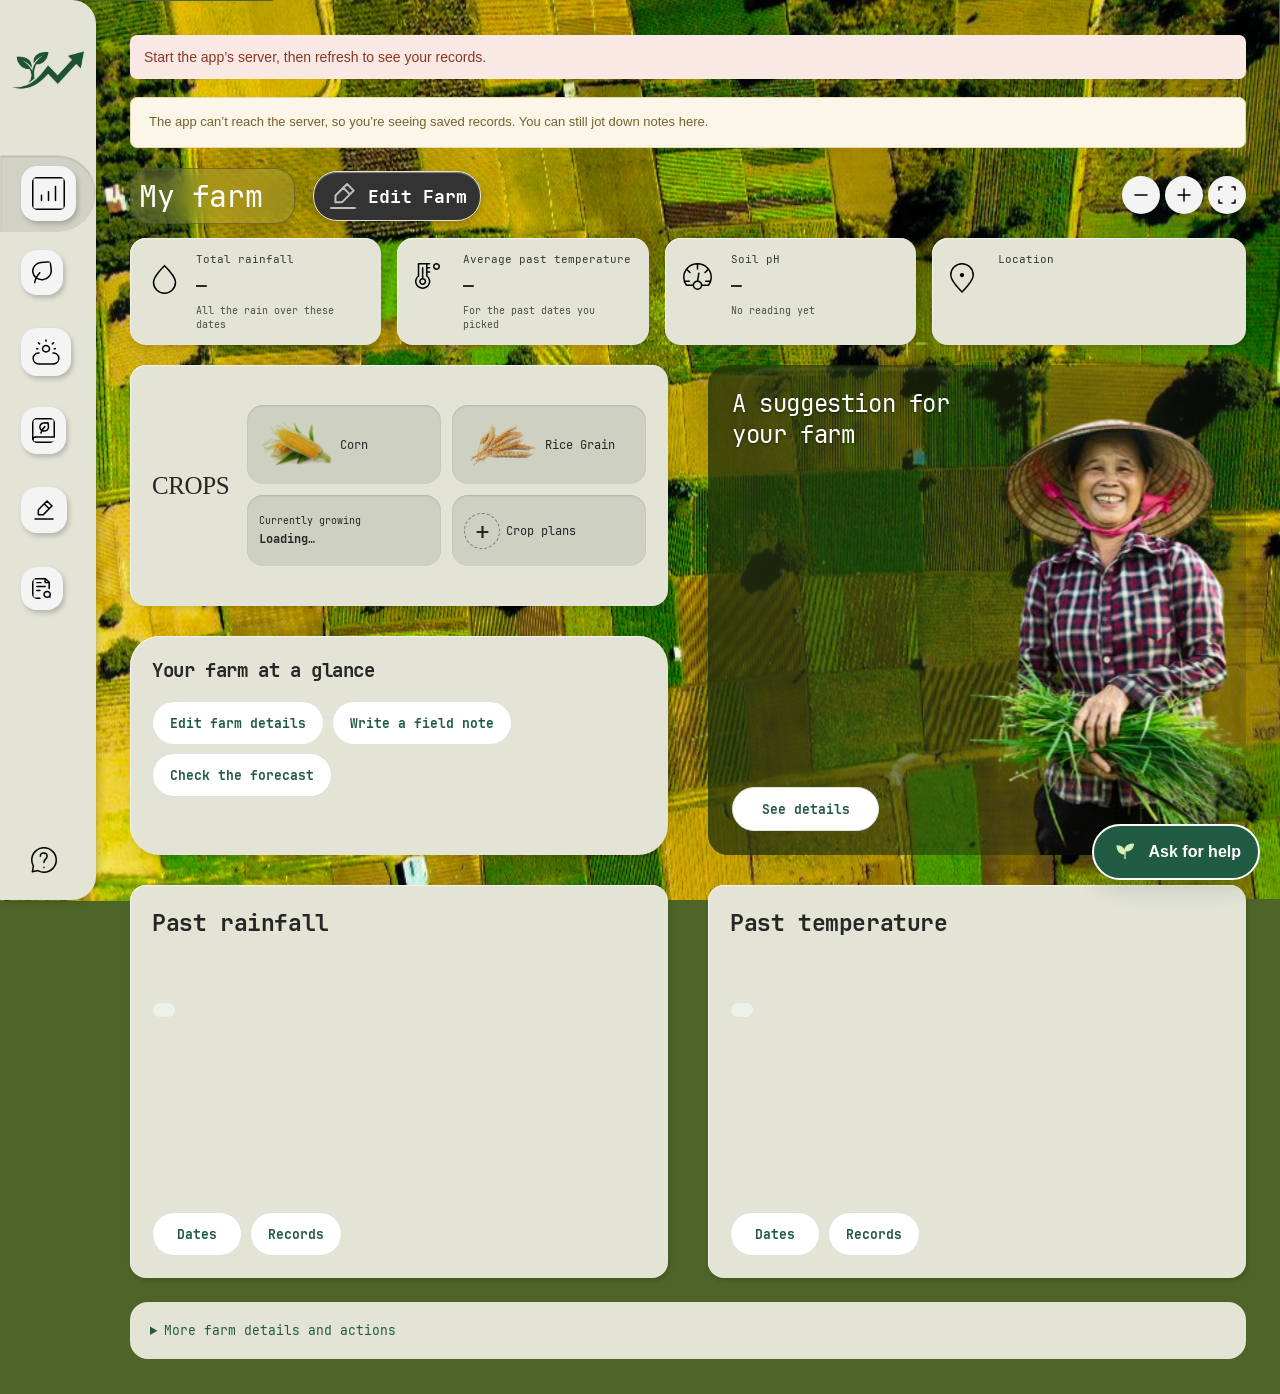
==== static/index.html @ 56d9597e "improve readability. add page 2 with street view/map func." ====
<!doctype html>
<html lang="en">
  <head>
    <meta charset="utf-8" />
    <meta name="viewport" content="width=device-width,initial-scale=1" />
    <meta name="theme-color" content="#215b43" />
    <title>AgriForesight · Farm planning</title>
    <link rel="manifest" href="/static/manifest.json" />
    <link rel="icon" href="/static/icon.svg" />
    <link rel="stylesheet" href="/static/style.css" />
    <script src="/static/app.js" defer></script>
    <script src="/static/chat.js" defer></script>
    <script src="/static/overview.js" defer></script>
    <link rel="stylesheet" href="/static/overview.css" />
    <link rel="stylesheet" href="/static/vendor/leaflet/leaflet.css" />
    <link rel="stylesheet" href="/static/myfarm.css" />
    <script src="/static/vendor/leaflet/leaflet.js" defer></script>
    <script src="/static/myfarm.js" defer></script>
    <link rel="stylesheet" href="/static/sidebar.css" />
  </head>
  <body data-page="overview">
    <header>
      <div class="brand">
        <img
          src="/static/assistant-mark.svg"
          alt="AgriForesight"
          width="44"
          height="44"
        />
        <div>
          <strong>AgriForesight</strong
          ><small>FARM PLANNING · PHILIPPINES</small>
        </div>
      </div>
      <span id="connection" class="pill">Connecting…</span>
    </header>
    <div class="layout">
      <aside>
        <nav aria-label="Main navigation">
          <button data-tab="overview" class="selected">Farm overview</button
          ><button data-tab="forecasts">Forecasts</button
          ><button data-tab="planting">Crop plans</button
          ><button data-tab="climate">Weather data</button
          ><button data-tab="farm">My farm & soil</button
          ><button data-tab="journal">Field journal</button
          ><button data-tab="learn">Methods & sources</button>
        </nav>
        <div class="aside-note">
          A little help around the farm.
          <p>Check the weather. Ask about your crop. Keep a few notes.</p>
          <span class="pill">Research prototype · v0.4</span>
        </div>
      </aside>
      <main>
        <div id="demo-banner" class="banner" hidden>
          <strong>Shared demo</strong> · Everyone uses the same sample farm.
          Please use made-up details and notes. Records can reset when the demo
          sleeps or restarts.
        </div>
        <div class="context-toolbar">
          <div id="shared-context">Getting your farm…</div>
          <div class="actions">
            <button class="secondary" data-go="farm">Edit farm</button
            ><button class="secondary" data-go="climate">
              Edit weather data
            </button>
          </div>
        </div>
        <details class="panel" id="period-panel" open>
          <summary>Choose past dates — up to a year</summary>
          <form id="period-form">
            <div class="form-grid">
              <label
                >From<input
                  name="start"
                  id="period-start"
                  type="date"
                  value="2026-10-01"
                  required /></label
              ><label
                >To<input
                  name="end"
                  id="period-end"
                  type="date"
                  value="2026-10-31"
                  required /></label
              ><label
                >Weather source<select name="provider">
                  <option value="nasa">NASA POWER · past weather</option>
                  <option value="era5">
                    ERA5 · another past-weather source
                  </option>
                  <option value="saved">Use saved records · no download</option>
                </select></label
              >
            </div>
            <div class="actions">
              <button type="submit">Use these dates</button
              ><button type="button" id="october-preset" class="secondary">
                October 2026
              </button>
            </div>
            <p class="source">
              Pick some dates to look back on, or review past weather. Earlier
              weather is saved too, in case you want to test a forecast.
            </p>
          </form>
        </details>
        <div id="notice" role="status" aria-live="polite"></div>
        <div id="offline" class="banner" hidden>
          The app can’t reach the server, so you’re seeing saved records. You
          can still jot down notes here.
        </div>
        <section id="overview" class="page">
          <div class="eyebrow">FARM OVERVIEW</div>
          <h1>How’s the farm looking?</h1>
          <p class="lead">Have a look at your farm and the weather.</p>
          <div class="topline">
            <h2 id="farm-title">My farm</h2>
            <button class="secondary" data-go="farm">Edit farm</button>
          </div>
          <div id="farm-summary" class="farm-summary"></div>
          <div class="stats">
            <article>
              <span id="rain-label">Total rainfall</span
              ><strong id="rain-stat">—</strong
              ><small id="rain-caption">All the rain over these dates</small>
            </article>
            <article>
              <span id="temp-label">Average past temperature</span
              ><strong id="temp-stat">—</strong
              ><small id="temp-caption">For the past dates you picked</small>
            </article>
            <article>
              <span>Soil pH</span><strong id="ph-stat">—</strong
              ><small id="soil-status">No reading yet</small>
            </article>
          </div>
          <p id="provenance" class="source"></p>
          <div class="panel">
            <h2>When did it rain?</h2>
            <p id="rainfall-source" class="source"></p>
            <div class="rainfall-stats">
              <article>
                <span id="dry-spell-label">Longest dry spell</span
                ><strong id="dry-spell-value">—</strong
                ><small id="dry-spell-caption"
                  >Days in a row with less than 1 mm of rain</small
                >
              </article>
              <article>
                <span>Heaviest rain day</span
                ><strong id="heaviest-rain-value">—</strong
                ><small id="heaviest-rain-caption">No daily reading yet</small>
              </article>
            </div>
            <div id="overview-rainfall-chart" class="plot"></div>
            <details>
              <summary>Daily rainfall amounts</summary>
              <div id="overview-rainfall-readings"></div>
            </details>
          </div>
          <div class="quick-actions">
            <button data-go="forecasts">See the weather →</button>
          </div>
          <div class="section-heading">
            <div>
              <h2>Suggested actions</h2>
              <p>A few things to check, based on your crop and the weather.</p>
            </div>
            <span class="pill">With sources</span>
          </div>
          <p class="source">
            Start with a look around the field. Tap “Why this advice?” if you
            want the details.
          </p>
          <div id="recommendations" class="cards"></div>
          <div class="panel">
            <h3>Field records</h3>
            <p id="history-note"></p>
            <button data-go="journal" class="secondary">Open journal</button>
          </div>
        </section>
        <section id="forecasts" class="page" hidden>
          <div class="eyebrow">FORECASTS</div>
          <h1>Weather for your farm</h1>
          <p class="lead">Rain coming? Here’s what the forecast says.</p>
          <div class="panel">
            <div class="view-switch" role="group" aria-label="Weather dates">
              <button type="button" id="weather-next">Next 7 days</button
              ><button type="button" id="weather-past" class="secondary">
                Past dates
              </button>
            </div>
            <div class="actions">
              <button id="simple-weather-update">Update weather</button
              ><button id="simple-weather-dates" class="secondary">
                Choose past dates
              </button>
            </div>
            <p class="source">
              This is for your saved farm location. The source and last update
              are below.
            </p>
          </div>
          <div class="panel">
            <h2>A look at the next 30 days</h2>
            <p>
              Useful for planning ahead. Check the short-range forecast again
              before planting or watering.
            </p>
            <button id="month-update">Load 30-day outlook</button>
            <div id="month-result"></div>
          </div>
          <div
            id="simple-weather-summary"
            class="weather-summary"
            aria-live="polite"
          ></div>
          <div id="simple-weather-days" class="weather-days"></div>
          <details class="panel">
            <summary>Where this weather comes from</summary>
            <div id="simple-weather-source"></div>
          </details>
          <div class="section-heading"><h2>What you can do</h2></div>
          <p class="source">
            Have a look at the field before changing your watering. If you’re
            viewing past dates, treat this as practice.
          </p>
          <div id="forecast-actions" class="cards"></div>
          <details class="panel" id="forecast-advanced">
            <summary>Want to compare the forecasts?</summary>
            <p class="source">
              You can skip this bit. Trying a sample here won’t change the
              weather cards for your farm.
            </p>
            <div class="panel">
              <div class="form-grid">
                <label
                  >Dates to test<select id="model-mode">
                    <option value="forward">
                      7 days after the saved records
                    </option>
                    <option value="replay">
                      Test the past dates you picked
                    </option>
                  </select></label
                ><label
                  >App forecast method<select id="model-method">
                    <option value="auto">
                      Let the app pick from earlier tests
                    </option>
                    <option value="ridge">Try ridge regression</option>
                    <option value="baseline">Try the 14-day average</option>
                  </select></label
                ><label
                  >Weather records to use<select id="model-dataset">
                    <option value="current">Saved farm weather data</option>
                    <option value="legazpi">Legazpi sample</option>
                    <option value="naga">Naga sample</option>
                  </select></label
                >
                <div>
                  <p class="source">
                    These samples are just for trying things out. Your farm
                    details and records stay as they are.
                  </p>
                </div>
              </div>
              <div class="actions">
                <button id="build-model">
                  Build and check the app forecast</button
                ><button id="load-forecast" class="secondary">
                  Update live Open-Meteo</button
                ><button id="load-comparison" class="secondary">
                  Compare past forecasts
                </button>
              </div>
              <p class="source">
                Updating Open-Meteo shares your farm coordinates with them. The
                app’s own forecast uses saved weather records; your notes stay
                out of it.
              </p>
            </div>
            <div id="model-status" class="inline-status">
              Build an app forecast to see how it did on past weather.
            </div>
            <div id="model-actions" class="cards"></div>
            <div class="comparison-heading">
              <h2>Daily comparison</h2>
              <label
                >What to show<select id="forecast-variable">
                  <option value="temp">Mean temperature (°C)</option>
                  <option value="rain">Rainfall (mm/day)</option>
                </select></label
              >
            </div>
            <div class="panel">
              <div id="comparison-chart" class="plot"></div>
              <div class="legend">
                <span class="internal-key">Internal forecast</span
                ><span class="provider-key">Open-Meteo</span
                ><span class="reference-key">Historical reference</span>
              </div>
              <div id="forecast-comparison"></div>
            </div>
            <div class="panel">
              <h2>Historical test scores</h2>
              <div id="replay-metrics"></div>
            </div>
            <div class="panel">
              <h2>How the past tests went</h2>
              <p>
                The app tries both methods on earlier dates, then checks the
                winner on later dates it hasn’t used to choose the method.
              </p>
              <div id="model-metrics"></div>
              <details>
                <summary>How the app picks a method</summary>
                <p class="source">
                  The app compares ridge regression with a simple 14-day
                  average. Regression uses the last 14 days, time of year and
                  how far ahead it’s predicting. It needs at least 365 usable
                  days of non-synthetic data and must lower earlier validation
                  MAE by 2%. The later test scores don’t choose the winner.
                  Error ranges come from past errors at the same forecast lead;
                  they aren’t a guaranteed confidence level. Rain is especially
                  hard to predict from these inputs.
                </p>
              </details>
            </div>
            <div class="panel">
              <h2>Saved forecast accuracy</h2>
              <div id="archive-evaluation"></div>
              <p class="source">
                Scores need forecasts saved before the day happened, plus
                weather records loaded afterwards. Two forecasts disagreeing
                doesn’t tell us which was right. NASA POWER estimates weather
                over a grid, rather than measuring it at your farm. Its daily
                cutoffs can also differ from the forecast’s.
              </p>
            </div>
            <div class="panel">
              <h2>Open-Meteo daily detail</h2>
              <div id="forecast-result"></div>
              <p class="source">
                Weather data by
                <a
                  href="https://open-meteo.com/"
                  target="_blank"
                  rel="noreferrer"
                  >Open-Meteo</a
                >
                · CC BY 4.0. Updates are saved for three hours.
              </p>
            </div>
          </details>
        </section>
        <section id="planting" class="page" hidden>
          <h1>What could I plant next?</h1>
          <p>
            Let’s compare crops using your saved farm details and the latest
            saved weather.
          </p>
          <div class="panel">
            <label
              >Does water stand in the field after rain?<select
                id="suggest-drainage"
              >
                <option value="unknown">Not sure</option>
                <option value="good">No, it drains well</option>
                <option value="poor">Yes, water tends to stand</option>
              </select></label
            ><button id="suggest-crops">Find options for my farm</button>
            <p>
              Save any changes in My farm & soil first. These suggestions use
              your current crop as the crop you’re rotating out of.
            </p>
          </div>
          <div id="crop-suggestions"></div>
          <details class="panel">
            <summary>Make a calendar once you’ve picked a crop</summary>
            <form id="crop-plan-form" class="panel">
              <div class="form-grid">
                <label
                  >Last crop<select name="previous_crop">
                    <option>rice</option>
                    <option>corn</option>
                    <option>mungbean</option>
                    <option>sweet potato</option>
                    <option>unknown</option>
                  </select></label
                ><label
                  >Next crop<select name="crop">
                    <option>mungbean</option>
                    <option>rice</option>
                    <option>corn</option>
                    <option>sweet potato</option>
                  </select></label
                ><label
                  >Possible planting date<input
                    name="start"
                    type="date"
                    required /></label
                ><label
                  >Days to harvest for your variety<input
                    name="duration"
                    type="number"
                    min="45"
                    max="240"
                    value="100"
                    required /></label
                ><label
                  >Does the field drain well?<select name="drainage">
                    <option value="unknown">Not sure</option>
                    <option value="good">Yes</option>
                    <option value="poor">Water tends to stand</option>
                  </select></label
                >
              </div>
              <p>
                Check the seed label or ask your technician for the crop
                duration. The number above is just a starting example.
              </p>
              <button>See my planting plan</button>
            </form>
            <div id="crop-plan-result" class="panel">
              Pick a crop and date to get started.
            </div>
          </details>
        </section>
        <section id="climate" class="page" hidden>
          <div class="eyebrow">WEATHER DATA</div>
          <h1>Your weather records</h1>
          <p class="lead">
            Get past weather, add your own records or fix a missing day.
          </p>
          <details class="panel">
            <summary>Replace the saved weather records</summary>
            <p class="source">
              To look at a month, use “Choose past dates” above. Downloading
              here replaces the weather records used for training and clears
              those selected dates.
            </p>
            <form id="climate-form" class="panel">
              <h2>NASA POWER history</h2>
              <div class="form-grid">
                <label
                  >Start date<input
                    id="start-date"
                    name="start"
                    type="date"
                    required /></label
                ><label
                  >End date<input id="end-date" name="end" type="date" required
                /></label>
              </div>
              <div class="actions">
                <button type="submit">Load historical weather</button
                ><button id="recent-history" type="button" class="secondary">
                  Use latest 2-year window</button
                ><button id="demo" type="button" class="secondary">
                  Try made-up example data
                </button>
              </div>
              <p class="source">
                You can load up to 1,096 days. The newest days may be missing.
                NASA estimates weather over a grid; these aren’t farm sensor
                readings. NASA and Open-Meteo can also use different daily
                cutoffs.
              </p>
            </form>
          </details>
          <div class="panel">
            <h2>Import daily weather records</h2>
            <p>
              CSV headers: <code>date,temp,rain</code>. Use YYYY-MM-DD, mean
              temperature in °C, and daily rain in mm. Each date must be unique
              and earlier than today.
            </p>
            <label
              >CSV file<input
                id="history-file"
                type="file"
                accept=".csv,text/csv" /></label
            ><button id="import-history" class="secondary">
              Import for saved farm coordinates
            </button>
            <p class="source">
              Use records for this farm location only. They’ll be marked as
              added by you and not checked. Importing replaces the current
              weather records, but keeps your farm details and notes.
            </p>
          </div>
          <div class="panel">
            <h2>Edit daily weather records</h2>
            <p>
              Pick a date below or type one here. Your changes are marked as not
              checked, and you can restore an older copy. You’ll need to build
              the forecast again after an edit.
            </p>
            <form id="weather-record-form">
              <div class="form-grid">
                <label
                  >Record date<input name="date" type="date" required /></label
                ><label
                  >Mean temperature (°C)<input
                    name="temp"
                    type="number"
                    min="-60"
                    max="65"
                    step=".01"
                    required /></label
                ><label
                  >Daily rain (mm)<input
                    name="rain"
                    type="number"
                    min="0"
                    max="3000"
                    step=".01"
                    required
                /></label>
              </div>
              <div class="actions">
                <button type="submit">Save / add record</button
                ><button
                  id="delete-weather-record"
                  type="button"
                  class="secondary"
                >
                  Remove this record
                </button>
              </div>
            </form>
            <details>
              <summary>Restore a previous weather dataset</summary>
              <div class="actions">
                <select
                  id="history-backup"
                  aria-label="Previous weather dataset"
                ></select
                ><button id="restore-weather" class="secondary">
                  Restore selected version
                </button>
              </div>
            </details>
          </div>
          <div class="panel">
            <h2>Daily history</h2>
            <p id="chart-source" class="source"></p>
            <div class="comparison-heading">
              <label
                >Variable<select id="history-variable">
                  <option value="rain">Rainfall (mm)</option>
                  <option value="temp">Mean temperature (°C)</option>
                </select></label
              >
            </div>
            <div id="history-chart" class="plot"></div>
            <details>
              <summary>View all daily readings</summary>
              <div class="table-scroll">
                <table>
                  <thead>
                    <tr>
                      <th>Date</th>
                      <th>Rain (mm)</th>
                      <th>Mean temp (°C)</th>
                      <th>Edit</th>
                    </tr>
                  </thead>
                  <tbody id="climate-rows"></tbody>
                </table>
              </div>
            </details>
          </div>
        </section>
        <section id="farm" class="page" hidden>
          <div class="eyebrow">YOUR FARM</div>
          <h1>Set up your farm</h1>
          <p class="lead">
            Add your farm’s coordinates. We’ll look up the town and province,
            then you can fill in the rest.
          </p>
          <form id="farm-form">
            <input name="latitude" type="hidden" /><input
              name="longitude"
              type="hidden"
            />
            <div class="panel">
              <span class="step-label">STEP 2</span>
              <h2>Field details</h2>
              <p class="source">
                Fill in what you know. The map can find the place, but you’ll
                need to add the area, crop and water source.
              </p>
              <div class="form-grid">
                <label
                  >Farm name<input
                    name="name"
                    required
                    maxlength="120" /></label
                ><label
                  >Town / province — you can edit this<input
                    name="municipality"
                    required
                    maxlength="120" /></label
                ><label
                  >Area (hectares)<input
                    name="area"
                    type="number"
                    min=".01"
                    max="10000"
                    step="any"
                    required /></label
                ><label
                  >Field setting<select name="terrain">
                    <option value="lowland">Lowland</option>
                    <option value="upland">Upland</option>
                    <option value="coastal">Coastal</option>
                  </select></label
                ><label
                  >Water source<select name="water">
                    <option value="rainfed">Rainfed</option>
                    <option value="irrigated">Irrigated</option>
                  </select></label
                ><label
                  >Planned / current crop<select
                    name="crop"
                    class="crop-options"
                  ></select></label
                ><label
                  >Previous crop<select
                    name="previous_crop"
                    class="crop-options"
                  >
                    <option value="unknown">Unknown</option>
                  </select></label
                ><label
                  >Crop stage<select name="crop_stage">
                    <option value="unknown">Unknown / not planted</option>
                    <option value="preparation">Preparation</option>
                    <option value="establishment">Newly planted</option>
                    <option value="vegetative">
                      Growing leaves / tillering
                    </option>
                    <option value="flowering">Flowering</option>
                    <option value="maturity">Ripening / nearing harvest</option>
                    <option value="harvest">Harvest</option>
                  </select></label
                ><label
                  >Planting date<input name="planting_date" type="date"
                /></label>
              </div>
            </div>
            <div class="panel">
              <span class="step-label">STEP 3 · OPTIONAL</span>
              <h2>Add measured soil readings</h2>
              <p class="source">
                No reading? Just leave it blank. The map and weather can’t tell
                us what’s in your soil.
              </p>
              <div class="form-grid">
                <label
                  >Sample date<input name="sample_date" type="date" /></label
                ><label
                  >Measurement method<select name="soil_method">
                    <option value="unknown">Unknown / not measured</option>
                    <option value="lab">Laboratory</option>
                    <option value="sensor">Sensor</option>
                    <option value="field kit">Field kit</option>
                  </select></label
                ><label
                  >Current pH<input
                    name="ph"
                    type="number"
                    min="0"
                    max="14"
                    step=".01"
                    placeholder="Not measured" /></label
                ><label
                  >Previous pH (comparable sample)<input
                    name="previous_ph"
                    type="number"
                    min="0"
                    max="14"
                    step=".01"
                    placeholder="Optional" /></label
                ><label
                  >Nitrogen (mg/kg)<input
                    name="nitrogen"
                    type="number"
                    min="0"
                    max="100000"
                    step="any"
                    placeholder="Not measured" /></label
                ><label
                  >Phosphorus (mg/kg)<input
                    name="phosphorus"
                    type="number"
                    min="0"
                    max="100000"
                    step="any"
                    placeholder="Not measured" /></label
                ><label
                  >Potassium (mg/kg)<input
                    name="potassium"
                    type="number"
                    min="0"
                    max="100000"
                    step="any"
                    placeholder="Not measured"
                /></label>
              </div>
              <label class="check"
                ><input name="ash" type="checkbox" /> I’ve seen volcanic ash on
                this field</label
              >
            </div>
            <div class="save-bar">
              <span
                >We’ll check that the location is inside the saved Philippine
                boundaries when you save.</span
              ><button type="submit">Save my farm</button>
            </div>
          </form>
        </section>
        <section id="journal" class="page" hidden>
          <div class="eyebrow">YOUR NOTES</div>
          <h1>Farm journal</h1>
          <p class="lead">
            Jot down what you tried and how it went. You can save notes offline
            too.
          </p>
          <form id="journal-form" class="panel">
            <div class="form-grid">
              <label
                >Date<input
                  name="date"
                  id="journal-date"
                  type="date"
                  required /></label
              ><label
                >Crop<select name="crop" class="crop-options"></select></label
              ><label
                >What did you try?<input
                  name="technique"
                  required
                  maxlength="120"
                  placeholder="e.g. Added rice-straw mulch" /></label
              ><label
                >How did it go?<select name="outcome">
                  <option value="unobserved">Too early to tell</option>
                  <option value="better">Better than expected</option>
                  <option value="same">As expected</option>
                  <option value="worse">Worse than expected</option>
                </select></label
              ><label
                >Harvest (kg, optional)<input
                  name="yield_kg"
                  type="number"
                  min="0"
                  max="10000000"
                  step="any"
              /></label>
            </div>
            <label
              >Field notes<textarea
                name="note"
                required
                maxlength="2000"
                rows="3"
                placeholder="What did you observe? Include dates, soil test methods or crop stress."
              ></textarea></label
            ><button type="submit">Save note</button>
          </form>
          <div class="section-heading">
            <h2>Saved notes</h2>
            <button id="sync" class="secondary">Sync saved notes</button>
          </div>
          <p id="queue-status" class="source"></p>
          <div id="journal-list" class="cards"></div>
          <button id="export" class="secondary">
            Export my records (JSON)
          </button>
        </section>
        <section id="learn" class="page" hidden>
          <div class="eyebrow">METHODS & SOURCES</div>
          <h1>How this works</h1>
          <div class="panel">
            <h2>Forecasts</h2>
            <p>
              The app uses your saved weather to estimate daily rain and average
              temperature. It tries regression and a 14-day average on earlier
              dates, then checks the chosen method on later dates. Local station
              readings are only included if you import them. Open-Meteo uses
              weather models with more atmospheric information.
            </p>
            <p>
              Compare the same dates, location and weather measurement. We don’t
              show percentage errors for temperature in °C. Rainfall MAPE leaves
              out days below 1 mm, where percentages become misleading; MAE and
              RMSE still use all usable days.
            </p>
          </div>
          <div class="panel">
            <h2>Data and field records</h2>
            <p>
              The Legazpi and Naga samples come from NASA POWER, with their
              dates and download details kept. Made-up examples are labelled.
              Your notes are saved for later study; they don’t feed the
              forecasts or advice.
            </p>
            <p>
              The location lookup uses saved geoBoundaries maps from 2020 to
              find the town and province. It can’t check land ownership or
              measure your field. This version keeps one farm on the local
              server.
            </p>
          </div>
          <div class="panel">
            <h2>Agricultural references</h2>
            <ul>
              <li>
                <a
                  href="https://www.philrice.gov.ph/water-saving-practices-advised-as-el-nino-threat-looms/"
                  target="_blank"
                  rel="noreferrer"
                  >DA-PhilRice: water management and critical rice stages</a
                >
              </li>
              <li>
                <a
                  href="https://www.fao.org/4/x0490e/x0490e0e.htm"
                  target="_blank"
                  rel="noreferrer"
                  >FAO 56: soil-water availability and water balance</a
                >
              </li>
              <li>
                <a
                  href="https://www.pagasa.dost.gov.ph/ten-day-regional-agri-weather"
                  target="_blank"
                  rel="noreferrer"
                  >PAGASA: regional agricultural weather</a
                >
              </li>
              <li>
                <a
                  href="https://www.bswm.da.gov.ph/process/laboratory-services/"
                  target="_blank"
                  rel="noreferrer"
                  >BSWM: soil testing and laboratory services</a
                >
              </li>
              <li>
                <a href="https://sarai.ph/" target="_blank" rel="noreferrer"
                  >Project SARAi portal</a
                >
                · reference only; no data integration
              </li>
            </ul>
            <p class="source">
              These are things to check in the field. The app’s weather cutoffs
              are starting points for review, not official warnings or locally
              tested crop limits.
            </p>
          </div>
        </section>
        <footer>AgriForesight · Farm planning research prototype · v0.4</footer>
      </main>
    </div>
    <button
      id="chat-toggle"
      class="assistant-launcher"
      type="button"
      aria-expanded="false"
      aria-controls="assistant"
    >
      <img src="/static/assistant-mark.svg" alt="" width="28" height="28" />Ask
      for help
    </button>
    <section
      id="assistant"
      class="assistant-panel"
      role="dialog"
      aria-modal="false"
      aria-labelledby="assistant-title"
      hidden
    >
      <div class="assistant-top">
        <strong id="assistant-title">Farm assistant</strong
        ><button
          id="chat-new"
          class="secondary"
          type="button"
          title="Clear this conversation and pending changes"
        >
          New chat</button
        ><button
          id="chat-close"
          class="secondary"
          type="button"
          aria-label="Minimise farm assistant"
        >
          Close
        </button>
      </div>
      <div class="assistant-scroll">
        <div class="chat-heading">
          <img
            src="/static/assistant-mark.svg"
            alt="AgriForesight placeholder sprout logo"
            width="64"
            height="64"
          />
          <div>
            <span class="eyebrow">YOUR FARM ASSISTANT</span>
            <h2>Need a hand?</h2>
            <p>
              Tell me what’s happening on your farm. We’ll take it from there.
            </p>
          </div>
        </div>
        <div class="chat-starters">
          <button data-chat="Check weather">☀ Check the weather</button
          ><button data-chat="Choose a crop">♧ Help me choose a crop</button
          ><button data-chat="My farm">⌂ My farm details</button
          ><button data-chat="Save a note">✎ Save a note</button>
        </div>
        <p class="source" id="chat-mode">
          Chat uses recent messages and basic farm details with your configured
          AI provider. Journal history stays out.
        </p>
        <div
          id="chat-log"
          role="log"
          aria-live="polite"
          aria-label="Conversation"
        >
          <article class="chat-bubble assistant">
            Hi! I can help with your weather, crop choices and notes. You can
            also say “my crop is rice” or “bagong tanim”.
          </article>
        </div>
      </div>
      <form id="chat-form" class="chat-composer">
        <label for="chat-message">Your message</label>
        <div>
          <input
            id="chat-message"
            maxlength="2000"
            placeholder="Type here…"
            autocomplete="off"
            required
          /><button id="chat-send">Send</button>
        </div>
      </form>
      <p class="source">
        Farm changes and notes are shown for you to check before saving. This
        chat does not operate irrigation equipment.
      </p>
    </section>
  </body>
</html>
---- static/style.css ----
:root {
  font-family:
    Inter,
    Segoe UI,
    Arial,
    sans-serif;
  color: #20352b;
  background: #f4f6f2;
  font-size: 16px;
  --green: #215b43;
  --line: #dce3da;
}
* {
  box-sizing: border-box;
}
body {
  margin: 0;
}
header {
  background: #fff;
  border-bottom: 1px solid var(--line);
  padding: 22px 4%;
  display: flex;
  justify-content: space-between;
  align-items: center;
}
.brand {
  display: flex;
  align-items: center;
  gap: 12px;
}
.brand strong {
  font-size: 22px;
}
.brand small {
  display: block;
  font-size: 10px;
  letter-spacing: 1.5px;
  margin-top: 4px;
  color: #63756a;
}
.mark {
  display: grid;
  place-items: center;
  background: var(--green);
  color: white;
  width: 44px;
  height: 44px;
  border-radius: 10px;
  font-size: 15px;
  font-weight: 700;
}
.layout {
  display: grid;
  grid-template-columns: 230px minmax(0, 1fr);
  max-width: 1500px;
  margin: auto;
}
aside {
  padding: 32px 18px;
  border-right: 1px solid var(--line);
}
nav {
  display: grid;
  gap: 6px;
}
button {
  font: inherit;
  cursor: pointer;
  border: 1px solid transparent;
  background: var(--green);
  color: white;
  border-radius: 7px;
  padding: 12px 17px;
  min-height: 44px;
  font-weight: 600;
}
button:hover {
  filter: brightness(0.94);
}
button:disabled {
  opacity: 0.55;
  cursor: wait;
}
nav button {
  background: transparent;
  color: #536359;
  text-align: left;
  font-size: 14px;
  font-weight: 500;
}
nav button.selected {
  background: #e0eadf;
  color: #17482f;
  font-weight: 700;
}
.aside-note {
  margin: 64px 12px 0;
  line-height: 1.6;
  font-weight: 600;
  color: #5a6c5e;
}
.aside-note p {
  font-size: 12px;
  font-weight: 400;
}
main {
  padding: 44px 5%;
  max-width: 1200px;
  min-width: 0;
}
.eyebrow {
  font-size: 11px;
  letter-spacing: 2px;
  font-weight: 700;
  color: #5d7965;
}
h1 {
  font-size: clamp(28px, 3vw, 40px);
  letter-spacing: -1.1px;
  margin: 12px 0;
}
h2 {
  font-size: 21px;
  letter-spacing: -0.4px;
  margin: 0 0 12px;
}
h3 {
  font-size: 17px;
  margin: 0 0 10px;
}
p {
  line-height: 1.65;
  margin: 8px 0 16px;
}
.lead {
  color: #667468;
  margin-bottom: 28px;
  max-width: 780px;
}
.pill {
  display: inline-block;
  background: #edf2e9;
  padding: 7px 11px;
  border: 1px solid var(--line);
  border-radius: 20px;
  font-size: 11px;
  font-weight: 600;
  white-space: nowrap;
}
.topline,
.section-heading {
  display: flex;
  align-items: center;
  justify-content: space-between;
  gap: 12px;
  margin: 28px 0 16px;
}
.section-heading p {
  font-size: 14px;
  color: #667468;
  margin: 0;
}
.topline h2 {
  margin: 0;
}
.secondary {
  background: white;
  border-color: var(--line);
  color: var(--green);
  font-size: 13px;
}
.stats {
  display: grid;
  grid-template-columns: repeat(3, 1fr);
  gap: 16px;
}
.stats article,
.panel,
.cards article {
  background: white;
  border: 1px solid var(--line);
  border-radius: 10px;
  padding: 24px;
}
.stats span,
.stats small {
  display: block;
  color: #68776b;
  font-size: 12px;
}
.stats strong {
  display: block;
  font-size: 34px;
  margin: 17px 0 11px;
  font-weight: 600;
}
.source {
  font-size: 12px;
  color: #68776b;
  line-height: 1.65;
}
.banner {
  border: 1px solid #e7dab3;
  background: #fbf6e7;
  padding: 14px 18px;
  border-radius: 7px;
  color: #766131;
  font-size: 13px;
  line-height: 1.6;
  margin-bottom: 20px;
}
.cards {
  display: grid;
  grid-template-columns: repeat(2, minmax(0, 1fr));
  gap: 16px;
  margin: 18px 0;
}
.cards article p {
  font-size: 14px;
}
.cards article .why {
  border-top: 1px solid var(--line);
  padding-top: 12px;
  color: #6d776b;
  font-size: 12px;
}
.cards article .pill {
  margin-bottom: 15px;
}
.panel {
  margin: 18px 0;
}
.form-grid {
  display: grid;
  grid-template-columns: 1fr 1fr;
  gap: 18px;
}
label {
  display: block;
  font-size: 13px;
  font-weight: 600;
  margin: 0 0 18px;
}
input,
select,
textarea {
  display: block;
  width: 100%;
  border: 1px solid #cad5cb;
  border-radius: 6px;
  background: #fff;
  font: inherit;
  color: #20352b;
  padding: 11px 12px;
  margin-top: 8px;
  min-height: 44px;
}
textarea {
  resize: vertical;
}
.check {
  display: flex;
  align-items: center;
  gap: 10px;
  margin-top: 18px;
}
.check input {
  width: 18px;
  min-height: 18px;
  margin: 0;
}
.actions {
  display: flex;
  gap: 10px;
  flex-wrap: wrap;
}
.chart {
  height: 180px;
  display: flex;
  align-items: flex-end;
  gap: 2px;
  border-bottom: 1px solid var(--line);
  padding-top: 10px;
}
.bar {
  flex: 1;
  min-width: 0;
  background: #588a66;
  border-radius: 2px 2px 0 0;
}
.chart-caption {
  display: flex;
  justify-content: space-between;
  font-size: 10px;
  color: #68776b;
  margin-top: 10px;
  gap: 6px;
}
.table-scroll {
  max-height: 280px;
  overflow: auto;
}
table {
  border-collapse: collapse;
  width: 100%;
  font-size: 13px;
  text-align: left;
}
th,
td {
  padding: 10px;
  border-bottom: 1px solid var(--line);
}
details {
  margin-top: 24px;
}
summary {
  cursor: pointer;
  font-size: 13px;
  color: var(--green);
}
a {
  color: var(--green);
}
pre {
  white-space: pre-wrap;
  font: inherit;
  line-height: 1.7;
  background: #f1f5ee;
  border-radius: 8px;
  padding: 22px;
  margin-top: 25px;
}
.steps {
  padding-left: 24px;
}
.steps li {
  padding: 8px;
}
.steps p {
  font-size: 14px;
  color: #637366;
}
footer {
  font-size: 11px;
  color: #6b786d;
  border-top: 1px solid var(--line);
  padding: 28px 0;
  margin-top: 40px;
}
#notice:not(:empty) {
  background: #e5eee1;
  padding: 14px;
  border-radius: 7px;
  margin-bottom: 18px;
  font-size: 14px;
}
#notice.error {
  background: #f9e8e4;
  color: #8b3524;
}
input[type="range"] {
  accent-color: var(--green);
  padding: 0;
}
output {
  font-weight: 700;
}
button:focus-visible,
a:focus-visible,
summary:focus-visible {
  outline: 3px solid #dba840;
  outline-offset: 3px;
}
[hidden] {
  display: none !important;
}
@media (max-width: 850px) {
  .layout {
    grid-template-columns: 1fr;
  }
  aside {
    padding: 12px 4%;
    border-right: none;
    border-bottom: 1px solid var(--line);
  }
  nav {
    display: flex;
    overflow-x: auto;
    gap: 4px;
  }
  nav button {
    white-space: nowrap;
  }
  .aside-note {
    display: none;
  }
  main {
    padding: 28px 5%;
  }
  .stats {
    gap: 8px;
  }
  .stats article {
    padding: 16px;
  }
  .stats strong {
    font-size: 27px;
  }
}
@media (max-width: 550px) {
  header {
    padding: 18px 5%;
  }
  .brand strong {
    font-size: 18px;
  }
  .brand small {
    font-size: 8px;
  }
  .cards,
  .form-grid {
    grid-template-columns: 1fr;
  }
  .stats {
    grid-template-columns: 1fr;
  }
  .stats article {
    display: grid;
    grid-template-columns: 1fr auto;
    align-items: center;
  }
  .stats strong {
    grid-row: span 2;
    margin: 0;
    font-size: 28px;
  }
  .stats small {
    font-size: 10px;
  }
  .panel,
  .cards article {
    padding: 20px;
  }
  .section-heading {
    align-items: flex-start;
  }
  .section-heading .pill {
    display: none;
  }
  .topline {
    align-items: flex-start;
  }
  .topline h2 {
    font-size: 18px;
  }
}
:is(aside, main) {
  min-width: 0;
}
nav {
  max-width: 100%;
}
.source,
.cards p {
  overflow-wrap: anywhere;
}
@media (max-width: 850px) {
  .layout {
    grid-template-columns: minmax(0, 1fr);
  }
}
.step-label {
  display: block;
  font-size: 10px;
  letter-spacing: 1.8px;
  font-weight: 700;
  color: #6c805d;
  margin-bottom: 10px;
}
.panel > .section-heading {
  margin-top: 0;
}
.farm-summary {
  background: #e7eee3;
  border: 1px solid #d7e2d1;
  border-radius: 10px;
  padding: 20px 24px;
  margin: 16px 0 20px;
}
.farm-summary p {
  margin: 9px 0 0;
}
.inline-status {
  background: #f0f4ed;
  padding: 14px 16px;
  border-radius: 6px;
  font-size: 13px;
  line-height: 1.6;
  margin: 18px 0;
}

.save-bar {
  display: flex;
  align-items: center;
  justify-content: space-between;
  gap: 20px;
  background: #e7eee3;
  padding: 20px;
  border-radius: 8px;
  margin: 20px 0;
}
.save-bar span {
  font-size: 12px;
  line-height: 1.6;
  max-width: 300px;
}
.save-bar button {
  flex-shrink: 0;
}
.forecast-panel .table-scroll {
  max-height: none;
}
.forecast-panel td,
.forecast-panel th {
  white-space: nowrap;
}
input:focus,
select:focus,
textarea:focus {
  outline: 2px solid #97b985;
  outline-offset: 2px;
}

@media (max-width: 650px) {
  .save-bar {
    align-items: stretch;
    flex-direction: column;
  }
  .forecast-panel .section-heading {
    flex-direction: column;
    align-items: flex-start;
  }
}
.forecast-simple {
  display: grid;
  grid-template-columns: repeat(2, minmax(0, 1fr));
  gap: 12px;
  margin: 18px 0;
}
.forecast-simple article {
  border: 1px solid var(--line);
  border-radius: 8px;
  padding: 16px;
  background: #f8faf6;
}
.forecast-simple h3 {
  margin-bottom: 6px;
}
.forecast-simple p {
  font-size: 14px;
  margin: 0;
}
@media (max-width: 550px) {
  .forecast-simple {
    grid-template-columns: 1fr;
  }
}
.quick-actions,
.legend {
  display: flex;
  flex-wrap: wrap;
  gap: 12px;
  margin: 22px 0;
}
.legend {
  font-size: 12px;
  color: #637366;
}
.legend span:before {
  content: "";
  display: inline-block;
  width: 20px;
  height: 3px;
  margin-right: 8px;
  vertical-align: middle;
}
.internal-key:before {
  background: #28604a;
}
.provider-key:before {
  background: #bc7738;
}
.plot {
  width: 100%;
  min-width: 0;
}
.plot svg {
  display: block;
  width: 100%;
  height: auto;
  max-height: 320px;
}
.comparison-heading {
  display: flex;
  align-items: center;
  justify-content: space-between;
  gap: 20px;
  margin: 22px 0;
}
.comparison-heading label {
  margin: 0;
  min-width: 190px;
}
.range-grid {
  display: grid;
  grid-template-columns: 1fr 1fr;
  gap: 30px;
}
#scenario-result h2 {
  font-size: 20px;
  line-height: 1.6;
  margin: 18px 0;
}
.cards a,
.panel > a {
  font-size: 12px;
  line-height: 1.6;
}
.cards article {
  border-top: 3px solid #b5cba9;
}
.table-scroll {
  overflow-x: auto;
}
.table-scroll th {
  font-size: 11px;
  color: #637366;
  background: #f4f7f1;
}
.table-scroll td {
  font-variant-numeric: tabular-nums;
  font-size: 12px;
}
#model-status {
  line-height: 1.8;
}
details[open] > summary {
  margin-bottom: 18px;
}
.panel {
  box-shadow: 0 2px 6px #23442c03;
}
#scenario-form details {
  border-top: 1px solid var(--line);
  padding-top: 18px;
  margin-bottom: 24px;
}
#scenario-form output {
  float: right;
}
#forecasts .table-scroll {
  max-height: none;
}
#learn li {
  font-size: 14px;
  line-height: 1.8;
  padding: 6px 0;
}
@media (max-width: 650px) {
  .range-grid {
    grid-template-columns: 1fr;
    gap: 0;
  }
  .comparison-heading {
    flex-direction: column;
    align-items: stretch;
  }
  .plot {
    margin-left: -8px;
    width: calc(100% + 16px);
  }
  .plot svg {
    min-height: 145px;
  }
  .quick-actions button {
    width: 100%;
  }
  .table-scroll th,
  .table-scroll td {
    padding: 10px 8px;
  }
  .brand small {
    letter-spacing: 1px;
  }
}
.context-toolbar {
  display: flex;
  justify-content: space-between;
  align-items: center;
  gap: 16px;
  background: #e7eee3;
  padding: 16px 20px;
  border-radius: 8px;
  margin-bottom: 16px;
}
.context-toolbar > div:first-child {
  font-size: 13px;
  font-weight: 600;
  line-height: 1.6;
}
#period-panel {
  margin-bottom: 30px;
}
#period-panel summary {
  font-weight: 600;
}
#period-form {
  margin-top: 22px;
}
.cards .context-note {
  font-size: 12px;
  color: #756238;
}
#weather-record-form button {
  margin-bottom: 12px;
}
#history-backup {
  max-width: 100%;
}
@media (max-width: 650px) {
  .context-toolbar {
    align-items: stretch;
    flex-direction: column;
  }
  .context-toolbar .actions {
    margin: 0;
  }
  .context-toolbar button {
    flex: 1;
  }
}
.reference-key:before {
  background: #73869a;
}
.cards .context-note {
  font-size: 12px;
  color: #756238;
}
.table-scroll td:first-child {
  white-space: nowrap;
}
#forecast-comparison table {
  min-width: 760px;
}
#model-metrics table {
  min-width: 650px;
}
@media (max-width: 550px) {
  .plot svg text {
    font-size: 22px;
  }
  .plot svg {
    min-height: 170px;
  }
}
.rainfall-stats {
  display: grid;
  grid-template-columns: repeat(2, minmax(0, 1fr));
  gap: 16px;
  margin: 18px 0;
}
.rainfall-stats article {
  border: 1px solid var(--line);
  border-radius: 8px;
  padding: 16px;
}
.rainfall-stats span,
.rainfall-stats small {
  display: block;
  font-size: 12px;
  color: #68776b;
  line-height: 1.6;
}
.rainfall-stats strong {
  display: block;
  font-size: 26px;
  margin: 10px 0;
}
@media (max-width: 550px) {
  .rainfall-stats {
    grid-template-columns: 1fr;
  }
}

.view-switch {
  display: flex;
  flex-wrap: wrap;
  gap: 10px;
  margin: 12px 0 20px;
}
.weather-summary {
  background: #e7eee3;
  border-radius: 10px;
  padding: 22px;
  margin: 18px 0;
}
.weather-summary h2 {
  margin-top: 0;
}
.weather-days {
  display: grid;
  grid-template-columns: repeat(auto-fit, minmax(160px, 1fr));
  gap: 12px;
  margin-bottom: 24px;
}
.weather-day {
  padding: 18px;
  border: 1px solid var(--line);
  border-radius: 9px;
  background: #fff;
}
.weather-day h3 {
  font-size: 15px;
}
.weather-day strong {
  font-size: 21px;
  color: #215b43;
}
.weather-day p {
  margin: 10px 0;
}
.more-weather,
.more-actions {
  grid-column: 1/-1;
}
.more-weather[open] {
  display: grid;
  grid-template-columns: repeat(auto-fit, minmax(160px, 1fr));
  gap: 12px;
}
.more-weather summary {
  grid-column: 1/-1;
}
.more-actions article {
  margin-top: 12px;
}
.cards details {
  font-size: 13px;
  line-height: 1.7;
}
.cards summary {
  color: #215b43;
  cursor: pointer;
}
.cards article > p {
  line-height: 1.7;
}
.weather-day small {
  color: #637366;
}
#forecast-advanced {
  margin-top: 28px;
}
#water-advanced > summary {
  font-weight: 600;
}
#scenario-result .weather-summary .table-scroll {
  background: #fff;
}
@media (max-width: 550px) {
  .weather-days {
    grid-template-columns: repeat(2, minmax(0, 1fr));
  }
  .weather-day {
    padding: 13px;
  }
  .weather-day strong {
    font-size: 18px;
  }
  .view-switch button {
    flex: 1;
  }
  .weather-summary {
    padding: 18px;
  }
}

.chat-heading {
  display: flex;
  gap: 18px;
  align-items: center;
  margin: 20px 0 28px;
}
.chat-heading h1 {
  margin: 8px 0;
}
.chat-starters {
  display: grid;
  grid-template-columns: repeat(2, minmax(0, 1fr));
  gap: 12px;
}
.chat-starters button {
  text-align: left;
  padding: 20px;
  background: #e5eddf;
  color: #215b43;
  border: 1px solid #cfddc7;
}
#chat-log {
  display: flex;
  flex-direction: column;
  gap: 16px;
  margin: 24px 0;
  min-height: 180px;
}
.chat-bubble {
  padding: 20px;
  border-radius: 16px;
  max-width: 88%;
  line-height: 1.7;
  white-space: pre-wrap;
  overflow-wrap: anywhere;
}
.chat-bubble.assistant {
  background: #fff;
  border: 1px solid #dce3da;
  align-self: flex-start;
}
.chat-bubble.user {
  background: #215b43;
  color: #fff;
  align-self: flex-end;
}
.chat-choices {
  display: flex;
  gap: 8px;
  flex-wrap: wrap;
  margin-top: 16px;
}
.chat-composer {
  background: #fff;
  border: 1px solid #dce3da;
  border-radius: 14px;
  padding: 18px;
  position: sticky;
  bottom: 12px;
}
.chat-composer > div {
  display: flex;
  gap: 10px;
}
.chat-composer input {
  margin: 0;
  flex: 1;
  min-width: 0;
}
.chat-heading p {
  line-height: 1.6;
}
@media (max-width: 550px) {
  .chat-heading {
    align-items: flex-start;
  }
  .chat-heading h1 {
    font-size: 28px;
  }
  .chat-heading img {
    width: 44px;
    height: 44px;
  }
  .chat-starters {
    grid-template-columns: 1fr;
  }
  .chat-bubble {
    max-width: 100%;
  }
  .chat-composer {
    bottom: 0;
  }
  .chat-starters button {
    padding: 16px;
  }
}

/* The assistant stays beside the app; closing it keeps the conversation. */
.assistant-launcher {
  position: fixed;
  bottom: 20px;
  right: 20px;
  z-index: 100;
  display: flex;
  align-items: center;
  gap: 10px;
  box-shadow: 0 5px 24px #20352b33;
  border: 2px solid white;
  border-radius: 28px;
}
.assistant-panel {
  position: fixed;
  right: 20px;
  bottom: 88px;
  z-index: 101;
  width: 420px;
  max-width: calc(100vw - 24px);
  height: min(680px, calc(100dvh - 110px));
  background: #f4f6f2;
  border: 1px solid var(--line);
  border-radius: 18px;
  box-shadow: 0 12px 48px #20352b40;
  display: flex;
  flex-direction: column;
  overflow: hidden;
}
.assistant-top {
  display: flex;
  align-items: center;
  justify-content: space-between;
  padding: 12px 16px;
  background: white;
  border-bottom: 1px solid var(--line);
}
.assistant-scroll {
  overflow-y: auto;
  overscroll-behavior: contain;
  padding: 16px;
  flex: 1;
  min-height: 0;
}
.assistant-panel .chat-heading {
  margin: 0 0 16px;
  gap: 12px;
}
.assistant-panel .chat-heading img {
  width: 40px;
  height: 40px;
}
.assistant-panel .chat-heading p {
  font-size: 13px;
  margin: 6px 0;
}
.assistant-panel .eyebrow {
  display: none;
}
.assistant-panel .chat-starters {
  grid-template-columns: 1fr 1fr;
  gap: 8px;
}
.assistant-panel .chat-starters button {
  padding: 10px;
  font-size: 13px;
}
.assistant-panel #chat-log {
  margin: 16px 0;
  min-height: 0;
  gap: 12px;
}
.assistant-panel .chat-bubble {
  padding: 12px;
  font-size: 14px;
  max-width: 96%;
}
.assistant-panel .chat-composer {
  position: static;
  border-radius: 0;
  padding: 12px;
  margin: 0;
  flex-shrink: 0;
}
.assistant-panel .chat-composer label {
  margin-bottom: 8px;
}
.assistant-panel > .source {
  margin: 0;
  padding: 8px 12px;
  font-size: 11px;
  background: white;
}
.assistant-target {
  outline: 3px solid #dba840 !important;
  outline-offset: 3px;
}
footer {
  padding-bottom: 90px;
}
@media (max-width: 550px) {
  .assistant-panel {
    right: 12px;
    bottom: 82px;
    height: calc(100dvh - 100px);
  }
  .assistant-launcher {
    right: 12px;
    bottom: 14px;
  }
}

.chat-model-picker {
  margin: 0;
  padding: 10px 16px;
  background: #fff;
}
.chat-model-picker select {
  margin-top: 5px;
}
---- static/overview.css ----
/* Figma palette and assets, scoped to Farm Overview. Other pages keep their styles. */
@font-face {
  font-family: "JetBrains Mono";
  src: url("/static/overview-assets/JetBrainsMono-Regular.woff2")
    format("woff2");
  font-weight: 400;
  font-display: swap;
}
@font-face {
  font-family: "JetBrains Mono";
  src: url("/static/overview-assets/JetBrainsMono-Bold.woff2") format("woff2");
  font-weight: 700 900;
  font-display: swap;
}
.ov-nav-icon,
.ov-brand,
.ov-nav-caption {
  display: none;
}
/* Keep the Figma navigation order on this screen only. */
body[data-page="overview"] nav button[data-tab="overview"] {
  order: 0;
}
body[data-page="overview"] nav button[data-tab="farm"] {
  order: 1;
}
body[data-page="overview"] nav button[data-tab="forecasts"] {
  order: 2;
}
body[data-page="overview"] nav button[data-tab="planting"] {
  order: 3;
}
body[data-page="overview"] nav button[data-tab="journal"] {
  order: 4;
}
body[data-page="overview"] nav button[data-tab="learn"] {
  order: 5;
}
body[data-page="overview"] {
  background: #4e6428;
}
body[data-page="overview"] > header {
  display: none;
}
body[data-page="overview"] .layout {
  max-width: none;
  grid-template-columns: 239px minmax(0, 1fr);
  min-height: 100vh;
  isolation: isolate;
  position: relative;
  overflow: hidden;
}
body[data-page="overview"] .layout:before {
  content: "";
  position: fixed;
  left: 50vw;
  top: 50vh;
  width: 100vh;
  height: 100vw;
  transform: translate(-50%, -50%) rotate(89.92deg);
  z-index: -1;
  background: url("/static/overview-assets/imgImage1.png") center/cover;
  pointer-events: none;
}
body[data-page="overview"] aside {
  background: #e3e4d6;
  border: 0;
  border-radius: 0 24px 24px 0;
  padding: 27px 0;
  box-shadow: 4px 4px 12px #0003;
}
body[data-page="overview"] .ov-brand {
  display: flex;
  align-items: center;
  padding: 0 17px;
  gap: 4px;
  margin-bottom: 90px;
  font:
    700 20px "JetBrains Mono",
    monospace;
}
body[data-page="overview"] .ov-brand img {
  width: 51px;
  height: 50px;
  object-fit: contain;
}
body[data-page="overview"] .aside-note {
  display: none;
}
body[data-page="overview"] nav {
  display: flex;
  flex-direction: column;
  gap: 3px;
}
body[data-page="overview"] nav button {
  display: flex;
  align-items: center;
  gap: 12px;
  border-radius: 0 50px 50px 0;
  padding: 12px 18px 12px 28px;
  font-size: 0;
  min-height: 80px;
  color: #333;
}
body[data-page="overview"] nav button.selected {
  background: #00000014;
  box-shadow: inset 0 1px 2px #0002;
}
body[data-page="overview"] .ov-nav-icon {
  display: block;
  flex-shrink: 0;
  box-sizing: content-box;
  padding: 12px;
  border-radius: 16px;
  background: #f4f4f4;
  box-shadow: 2px 3px 5px #0003;
}
body[data-page="overview"] .ov-nav-caption {
  display: inline;
  font:
    500 13px "Segoe UI",
    sans-serif;
  text-align: left;
}
body[data-page="overview"] nav button[data-tab="climate"] {
  display: none;
}
body[data-page="overview"] main {
  padding: 35px 34px;
  width: 100%;
  max-width: none;
  min-width: 0;
}
body[data-page="overview"] .context-toolbar,
body[data-page="overview"] #period-panel,
body[data-page="overview"] footer {
  display: none;
}
body[data-page="overview"].ov-dates-open #period-panel {
  display: block;
  background: #e3e4d6;
  margin: 0 0 20px;
}
#overview {
  font-family: "JetBrains Mono", Consolas, monospace;
  color: #262626;
  font-size: calc(14px * var(--overview-text-scale, 1));
  position: relative;
}
#overview button {
  font-family: inherit;
}
#overview .ov-top {
  display: flex;
  align-items: center;
  gap: 18px;
  margin: 0 140px 14px 0;
  flex-wrap: wrap;
}
#overview .ov-title {
  display: flex;
  align-items: center;
  gap: 16px;
  min-height: 56px;
  min-width: 0;
  padding: 8px 16px 8px 8px;
  border: 1px solid rgba(64, 64, 64, 0.5);
  border-radius: 20px;
  background: rgba(255, 255, 255, 0.1);
  backdrop-filter: blur(12.5px);
  color: #fff;
  box-shadow:
    -20px 68px 20px transparent,
    -13px 43px 18px #00000003,
    -7px 24px 15px #0000000a,
    -3px 11px 11px #00000012,
    -1px 3px 6px #00000014;
}
#overview .ov-title h2 {
  margin: 0;
  font-size: 2.15em;
  font-weight: 400;
  line-height: 1.2;
  overflow-wrap: anywhere;
}
#overview .ov-title small {
  display: flex;
  flex-direction: column;
  flex-shrink: 0;
  font-size: 0.85em;
  line-height: 1.35;
  white-space: nowrap;
}
#overview .ov-edit {
  display: inline-flex;
  align-items: center;
  justify-content: center;
  gap: 9px;
  min-height: 50px;
  padding: 6px 13px;
  border: 1px solid #e3e4d6;
  border-radius: 24px;
  background: #333333;
  color: #fff;
  font-size: 1.3em;
  font-weight: 700;
  white-space: nowrap;
  box-shadow:
    inset 0 1px 1px #fff6,
    0 3px 5px #0003;
}
#overview .ov-edit img {
  width: 32px;
  height: 32px;
  object-fit: contain;
  filter: brightness(0) invert(0.75);
}
#overview .ov-zoom {
  display: flex;
  gap: 5px;
  position: absolute;
  right: 0;
  top: 8px;
}
#overview .ov-zoom button {
  background: #f4f4f4;
  border-radius: 50%;
  padding: 5px;
  width: 38px;
  height: 38px;
  min-height: 38px;
  display: grid;
  place-items: center;
}
#overview .ov-stats {
  display: grid;
  grid-template-columns: repeat(3, minmax(0, 1fr)) minmax(180px, 1.25fr);
  gap: 16px;
  margin: 0 0 20px;
}
#overview .ov-stats article {
  position: relative;
  background: #e3e4d6;
  border: 0;
  border-radius: 16px;
  padding: 14px 12px 14px 66px;
  display: block;
  min-width: 0;
  box-shadow:
    inset 0.5px 0.5px 1px white,
    2px 3px 5px #0002;
}
#overview .ov-stats img {
  position: absolute;
  left: 18px;
  top: 25px;
}
#overview .ov-stats span {
  font-size: 0.8em;
  color: #35392d;
}
#overview .ov-stats strong {
  display: block;
  font-size: 1.3em;
  margin: 7px 0;
  overflow-wrap: anywhere;
}
#overview .ov-stats small {
  display: block;
  font-size: 0.7em;
  color: #4a5140;
  line-height: 1.4;
}
#overview .ov-grid {
  display: grid;
  grid-template-columns: minmax(0, 1fr) minmax(0, 1fr);
  gap: 30px 40px;
}
#overview .ov-crops,
#overview .ov-summary,
#overview .ov-chart {
  background: #e3e4d6;
  border-radius: 16px;
  padding: 22px;
  min-width: 0;
  box-shadow:
    inset 0.5px 0.5px 1px white,
    2px 3px 5px #0002;
}
#overview .ov-crops {
  display: flex;
  align-items: center;
  gap: 18px;
}
#overview .ov-crops h2 {
  font: 500 25px "Segoe UI";
  margin: 0;
}
#overview .ov-crop-items {
  display: grid;
  grid-template-columns: 1fr 1fr;
  gap: 11px;
  flex: 1;
  min-width: 0;
}
#overview .ov-crop {
  position: relative;
  background: #ced0c2;
  border: 0;
  border-radius: 16px;
  color: #262626;
  padding: 12px;
  min-height: 71px;
  display: flex;
  align-items: center;
  gap: 6px;
  font-size: 0.85em;
  font-weight: 400;
  box-shadow: inset 0 1px 2px #0002;
  overflow: hidden;
  text-align: left;
}
#overview .ov-crop img {
  width: 75px;
  height: 55px;
  object-fit: contain;
  mix-blend-mode: multiply;
}
#overview #ov-current-crop {
  display: flex;
  flex-direction: column;
  align-items: flex-start;
  justify-content: center;
  gap: 4px;
}
#overview #ov-current-crop small {
  font-size: 0.85em;
}
#overview #ov-current-crop strong {
  text-transform: capitalize;
}
#overview .ov-add-symbol {
  border: 1px dashed #777;
  border-radius: 50%;
  width: 36px;
  height: 36px;
  display: grid;
  place-items: center;
  flex-shrink: 0;
  font-size: 25px;
}
#overview .ov-summary {
  grid-column: 1;
  grid-row: 2;
  border-radius: 30px;
}
#overview .ov-summary h2 {
  font-size: 1.35em;
}
#overview #farm-summary {
  background: none;
  border: 0;
  padding: 0;
  margin: 0 0 18px;
}
#overview #farm-summary .source {
  font-size: 0.85em;
}
#overview .ov-shortcuts {
  display: flex;
  flex-wrap: wrap;
  gap: 8px;
}
#overview .ov-shortcuts button {
  border-radius: 24px;
}
#overview .ov-tip {
  grid-column: 2;
  grid-row: 1 / span 2;
  position: relative;
  isolation: isolate;
  min-height: 490px;
  overflow: hidden;
  border-radius: 20px;
  background: linear-gradient(90deg, #24330ac9, #24330a22);
}
#overview .ov-tip > img:not(.ov-tip-backdrop) {
  position: absolute;
  right: -15px;
  bottom: 0;
  width: 58%;
  height: 100%;
  object-fit: fill;
  object-position: bottom;
  z-index: -1;
}
#overview .ov-tip .ov-tip-backdrop {
  position: absolute;
  left: 0;
  top: 0;
  z-index: -2;
  width: auto;
  height: auto;
  opacity: 0.7;
}
#overview .ov-tip-copy {
  padding: 24px;
  max-width: 56%;
  min-height: 100%;
  display: flex;
  flex-direction: column;
  align-items: flex-start;
  color: white;
  text-shadow: 0 1px 3px #0007;
}
#overview .ov-tip h2 {
  font-size: 1.7em;
  font-weight: 400;
  line-height: 1.3;
}
#overview .ov-tip p {
  font-size: 0.95em;
  line-height: 1.7;
  flex: 1;
}
#overview .ov-tip button {
  border-radius: 24px;
  margin-top: 18px;
  min-width: 147px;
  text-shadow: none;
}
#overview .ov-chart {
  position: relative;
  padding-top: 22px;
}
#overview .ov-chart h2 {
  font-size: 1.65em;
  margin: 0 0 12px;
}
#overview .ov-chart-source {
  line-height: 1.5;
  font-size: 0.8em;
  overflow-wrap: anywhere;
  min-height: 36px;
}
#overview .ov-chart .plot {
  min-height: 180px;
}
#overview .ov-chart .plot svg {
  width: 100%;
  height: auto;
  max-height: 230px;
}
#overview .ov-chart-controls {
  display: flex;
  gap: 8px;
  margin-top: 10px;
}
#overview .ov-chart-controls button {
  border-radius: 24px;
  min-width: 90px;
}
#overview .ov-details {
  background: #e3e4d6;
  border-radius: 18px;
  padding: 20px;
  margin-top: 24px;
}
#overview .ov-details > h1,
#overview .ov-details > .lead,
#overview .ov-details > .eyebrow,
#overview .ov-details > .topline {
  display: none;
}
@media (max-width: 1200px) {
  body[data-page="overview"] .layout {
    grid-template-columns: 190px minmax(0, 1fr);
  }
  body[data-page="overview"] .ov-brand {
    font-size: 15px;
    padding: 0 12px;
  }
  body[data-page="overview"] main {
    padding: 24px;
  }
  body[data-page="overview"] nav button {
    padding-left: 15px;
  }
  body[data-page="overview"] .ov-nav-icon {
    padding: 8px;
  }
  #overview .ov-grid {
    gap: 20px;
  }
  #overview .ov-crops {
    display: block;
  }
  #overview .ov-crops h2 {
    margin-bottom: 12px;
  }
  #overview .ov-stats {
    grid-template-columns: repeat(2, minmax(0, 1fr));
  }
  #overview .ov-tip-copy {
    max-width: 70%;
  }
  #overview .ov-tip > img:not(.ov-tip-backdrop) {
    opacity: 0.75;
  }
  #overview .ov-crop img {
    width: 50px;
  }
}
@media (max-width: 850px) {
  body[data-page="overview"] .layout {
    grid-template-columns: minmax(0, 1fr);
  }
  body[data-page="overview"] aside {
    padding: 12px;
    border-radius: 0;
    min-height: 0;
  }
  body[data-page="overview"] .ov-brand {
    margin: 0 0 12px;
    font-size: 20px;
  }
  body[data-page="overview"] nav {
    flex-direction: row;
    overflow-x: auto;
    gap: 4px;
  }
  body[data-page="overview"] nav button {
    min-height: 52px;
    flex-shrink: 0;
    border-radius: 16px;
    padding: 10px;
  }
  body[data-page="overview"] .ov-nav-icon {
    display: none;
  }
  body[data-page="overview"] .ov-nav-caption {
    font-size: 14px;
  }
  #overview .ov-grid {
    grid-template-columns: minmax(0, 1fr);
  }
  #overview .ov-tip {
    grid-column: 1;
    grid-row: auto;
    min-height: 360px;
  }
  #overview .ov-summary {
    grid-row: auto;
  }
  #overview .ov-tip-copy {
    max-width: 62%;
    min-height: 360px;
  }
  #overview .ov-crop img {
    width: 75px;
  }
  #overview .ov-title {
    flex-wrap: wrap;
  }
  #overview .ov-title h2 {
    font-size: 1.4em;
  }
}
@media (max-width: 480px) {
  body[data-page="overview"] main {
    padding: 18px 12px 90px;
  }
  #overview .ov-top {
    margin-right: 0;
    padding-top: 50px;
  }
  #overview .ov-zoom {
    top: 0;
  }
  #overview .ov-stats {
    gap: 10px;
  }
  #overview .ov-stats article {
    padding: 12px;
  }
  #overview .ov-stats img {
    display: none;
  }
  #overview .ov-crops,
  #overview .ov-summary,
  #overview .ov-chart {
    padding: 18px;
  }
  #overview .ov-tip-copy {
    padding: 18px;
    max-width: 70%;
  }
  #overview .ov-tip h2 {
    font-size: 1.35em;
  }
  #overview .ov-crop img {
    width: 50px;
  }
  #overview .ov-crop {
    padding: 10px;
    flex-wrap: wrap;
  }
}

/* Farmer-facing chart summaries and readable axes. */
#overview .ov-weather-summary {
  display: flex;
  flex-wrap: wrap;
  gap: 6px 12px;
  align-items: baseline;
  margin: 12px 0;
}
#overview .ov-weather-summary strong {
  font-size: 1.65em;
}
#overview .ov-weather-summary span {
  font-size: 0.85em;
}
#overview .ov-weather-summary p {
  flex-basis: 100%;
  margin: 4px 0;
  font-size: 0.9em;
  line-height: 1.6;
}
#overview .ov-chart-explanation {
  font-size: 0.8em;
  color: #49523e;
  line-height: 1.6;
}
#overview .ov-chart .plot svg {
  max-height: none;
  min-height: 160px;
}
#overview .ov-chart svg text {
  font-family: "Segoe UI", sans-serif;
  font-size: 14px;
  fill: #37432c;
}
#overview .ov-readings {
  margin: 8px 0 16px;
}
#overview .ov-readings summary {
  min-height: 44px;
  display: flex;
  align-items: center;
  text-decoration: underline;
}
#overview .ov-readings table {
  min-width: 340px;
}
---- static/vendor/leaflet/leaflet.css ----
/* required styles */

.leaflet-pane,
.leaflet-tile,
.leaflet-marker-icon,
.leaflet-marker-shadow,
.leaflet-tile-container,
.leaflet-pane > svg,
.leaflet-pane > canvas,
.leaflet-zoom-box,
.leaflet-image-layer,
.leaflet-layer {
	position: absolute;
	left: 0;
	top: 0;
	}
.leaflet-container {
	overflow: hidden;
	}
.leaflet-tile,
.leaflet-marker-icon,
.leaflet-marker-shadow {
	-webkit-user-select: none;
	   -moz-user-select: none;
	        user-select: none;
	  -webkit-user-drag: none;
	}
/* Prevents IE11 from highlighting tiles in blue */
.leaflet-tile::selection {
	background: transparent;
}
/* Safari renders non-retina tile on retina better with this, but Chrome is worse */
.leaflet-safari .leaflet-tile {
	image-rendering: -webkit-optimize-contrast;
	}
/* hack that prevents hw layers "stretching" when loading new tiles */
.leaflet-safari .leaflet-tile-container {
	width: 1600px;
	height: 1600px;
	-webkit-transform-origin: 0 0;
	}
.leaflet-marker-icon,
.leaflet-marker-shadow {
	display: block;
	}
/* .leaflet-container svg: reset svg max-width decleration shipped in Joomla! (joomla.org) 3.x */
/* .leaflet-container img: map is broken in FF if you have max-width: 100% on tiles */
.leaflet-container .leaflet-overlay-pane svg {
	max-width: none !important;
	max-height: none !important;
	}
.leaflet-container .leaflet-marker-pane img,
.leaflet-container .leaflet-shadow-pane img,
.leaflet-container .leaflet-tile-pane img,
.leaflet-container img.leaflet-image-layer,
.leaflet-container .leaflet-tile {
	max-width: none !important;
	max-height: none !important;
	width: auto;
	padding: 0;
	}

.leaflet-container img.leaflet-tile {
	/* See: https://bugs.chromium.org/p/chromium/issues/detail?id=600120 */
	mix-blend-mode: plus-lighter;
}

.leaflet-container.leaflet-touch-zoom {
	-ms-touch-action: pan-x pan-y;
	touch-action: pan-x pan-y;
	}
.leaflet-container.leaflet-touch-drag {
	-ms-touch-action: pinch-zoom;
	/* Fallback for FF which doesn't support pinch-zoom */
	touch-action: none;
	touch-action: pinch-zoom;
}
.leaflet-container.leaflet-touch-drag.leaflet-touch-zoom {
	-ms-touch-action: none;
	touch-action: none;
}
.leaflet-container {
	-webkit-tap-highlight-color: transparent;
}
.leaflet-container a {
	-webkit-tap-highlight-color: rgba(51, 181, 229, 0.4);
}
.leaflet-tile {
	filter: inherit;
	visibility: hidden;
	}
.leaflet-tile-loaded {
	visibility: inherit;
	}
.leaflet-zoom-box {
	width: 0;
	height: 0;
	-moz-box-sizing: border-box;
	     box-sizing: border-box;
	z-index: 800;
	}
/* workaround for https://bugzilla.mozilla.org/show_bug.cgi?id=888319 */
.leaflet-overlay-pane svg {
	-moz-user-select: none;
	}

.leaflet-pane         { z-index: 400; }

.leaflet-tile-pane    { z-index: 200; }
.leaflet-overlay-pane { z-index: 400; }
.leaflet-shadow-pane  { z-index: 500; }
.leaflet-marker-pane  { z-index: 600; }
.leaflet-tooltip-pane   { z-index: 650; }
.leaflet-popup-pane   { z-index: 700; }

.leaflet-map-pane canvas { z-index: 100; }
.leaflet-map-pane svg    { z-index: 200; }

.leaflet-vml-shape {
	width: 1px;
	height: 1px;
	}
.lvml {
	behavior: url(#default#VML);
	display: inline-block;
	position: absolute;
	}


/* control positioning */

.leaflet-control {
	position: relative;
	z-index: 800;
	pointer-events: visiblePainted; /* IE 9-10 doesn't have auto */
	pointer-events: auto;
	}
.leaflet-top,
.leaflet-bottom {
	position: absolute;
	z-index: 1000;
	pointer-events: none;
	}
.leaflet-top {
	top: 0;
	}
.leaflet-right {
	right: 0;
	}
.leaflet-bottom {
	bottom: 0;
	}
.leaflet-left {
	left: 0;
	}
.leaflet-control {
	float: left;
	clear: both;
	}
.leaflet-right .leaflet-control {
	float: right;
	}
.leaflet-top .leaflet-control {
	margin-top: 10px;
	}
.leaflet-bottom .leaflet-control {
	margin-bottom: 10px;
	}
.leaflet-left .leaflet-control {
	margin-left: 10px;
	}
.leaflet-right .leaflet-control {
	margin-right: 10px;
	}


/* zoom and fade animations */

.leaflet-fade-anim .leaflet-popup {
	opacity: 0;
	-webkit-transition: opacity 0.2s linear;
	   -moz-transition: opacity 0.2s linear;
	        transition: opacity 0.2s linear;
	}
.leaflet-fade-anim .leaflet-map-pane .leaflet-popup {
	opacity: 1;
	}
.leaflet-zoom-animated {
	-webkit-transform-origin: 0 0;
	    -ms-transform-origin: 0 0;
	        transform-origin: 0 0;
	}
svg.leaflet-zoom-animated {
	will-change: transform;
}

.leaflet-zoom-anim .leaflet-zoom-animated {
	-webkit-transition: -webkit-transform 0.25s cubic-bezier(0,0,0.25,1);
	   -moz-transition:    -moz-transform 0.25s cubic-bezier(0,0,0.25,1);
	        transition:         transform 0.25s cubic-bezier(0,0,0.25,1);
	}
.leaflet-zoom-anim .leaflet-tile,
.leaflet-pan-anim .leaflet-tile {
	-webkit-transition: none;
	   -moz-transition: none;
	        transition: none;
	}

.leaflet-zoom-anim .leaflet-zoom-hide {
	visibility: hidden;
	}


/* cursors */

.leaflet-interactive {
	cursor: pointer;
	}
.leaflet-grab {
	cursor: -webkit-grab;
	cursor:    -moz-grab;
	cursor:         grab;
	}
.leaflet-crosshair,
.leaflet-crosshair .leaflet-interactive {
	cursor: crosshair;
	}
.leaflet-popup-pane,
.leaflet-control {
	cursor: auto;
	}
.leaflet-dragging .leaflet-grab,
.leaflet-dragging .leaflet-grab .leaflet-interactive,
.leaflet-dragging .leaflet-marker-draggable {
	cursor: move;
	cursor: -webkit-grabbing;
	cursor:    -moz-grabbing;
	cursor:         grabbing;
	}

/* marker & overlays interactivity */
.leaflet-marker-icon,
.leaflet-marker-shadow,
.leaflet-image-layer,
.leaflet-pane > svg path,
.leaflet-tile-container {
	pointer-events: none;
	}

.leaflet-marker-icon.leaflet-interactive,
.leaflet-image-layer.leaflet-interactive,
.leaflet-pane > svg path.leaflet-interactive,
svg.leaflet-image-layer.leaflet-interactive path {
	pointer-events: visiblePainted; /* IE 9-10 doesn't have auto */
	pointer-events: auto;
	}

/* visual tweaks */

.leaflet-container {
	background: #ddd;
	outline-offset: 1px;
	}
.leaflet-container a {
	color: #0078A8;
	}
.leaflet-zoom-box {
	border: 2px dotted #38f;
	background: rgba(255,255,255,0.5);
	}


/* general typography */
.leaflet-container {
	font-family: "Helvetica Neue", Arial, Helvetica, sans-serif;
	font-size: 12px;
	font-size: 0.75rem;
	line-height: 1.5;
	}


/* general toolbar styles */

.leaflet-bar {
	box-shadow: 0 1px 5px rgba(0,0,0,0.65);
	border-radius: 4px;
	}
.leaflet-bar a {
	background-color: #fff;
	border-bottom: 1px solid #ccc;
	width: 26px;
	height: 26px;
	line-height: 26px;
	display: block;
	text-align: center;
	text-decoration: none;
	color: black;
	}
.leaflet-bar a,
.leaflet-control-layers-toggle {
	background-position: 50% 50%;
	background-repeat: no-repeat;
	display: block;
	}
.leaflet-bar a:hover,
.leaflet-bar a:focus {
	background-color: #f4f4f4;
	}
.leaflet-bar a:first-child {
	border-top-left-radius: 4px;
	border-top-right-radius: 4px;
	}
.leaflet-bar a:last-child {
	border-bottom-left-radius: 4px;
	border-bottom-right-radius: 4px;
	border-bottom: none;
	}
.leaflet-bar a.leaflet-disabled {
	cursor: default;
	background-color: #f4f4f4;
	color: #bbb;
	}

.leaflet-touch .leaflet-bar a {
	width: 30px;
	height: 30px;
	line-height: 30px;
	}
.leaflet-touch .leaflet-bar a:first-child {
	border-top-left-radius: 2px;
	border-top-right-radius: 2px;
	}
.leaflet-touch .leaflet-bar a:last-child {
	border-bottom-left-radius: 2px;
	border-bottom-right-radius: 2px;
	}

/* zoom control */

.leaflet-control-zoom-in,
.leaflet-control-zoom-out {
	font: bold 18px 'Lucida Console', Monaco, monospace;
	text-indent: 1px;
	}

.leaflet-touch .leaflet-control-zoom-in, .leaflet-touch .leaflet-control-zoom-out  {
	font-size: 22px;
	}


/* layers control */

.leaflet-control-layers {
	box-shadow: 0 1px 5px rgba(0,0,0,0.4);
	background: #fff;
	border-radius: 5px;
	}
.leaflet-control-layers-toggle {
	background-image: url(images/layers.png);
	width: 36px;
	height: 36px;
	}
.leaflet-retina .leaflet-control-layers-toggle {
	background-image: url(images/layers-2x.png);
	background-size: 26px 26px;
	}
.leaflet-touch .leaflet-control-layers-toggle {
	width: 44px;
	height: 44px;
	}
.leaflet-control-layers .leaflet-control-layers-list,
.leaflet-control-layers-expanded .leaflet-control-layers-toggle {
	display: none;
	}
.leaflet-control-layers-expanded .leaflet-control-layers-list {
	display: block;
	position: relative;
	}
.leaflet-control-layers-expanded {
	padding: 6px 10px 6px 6px;
	color: #333;
	background: #fff;
	}
.leaflet-control-layers-scrollbar {
	overflow-y: scroll;
	overflow-x: hidden;
	padding-right: 5px;
	}
.leaflet-control-layers-selector {
	margin-top: 2px;
	position: relative;
	top: 1px;
	}
.leaflet-control-layers label {
	display: block;
	font-size: 13px;
	font-size: 1.08333em;
	}
.leaflet-control-layers-separator {
	height: 0;
	border-top: 1px solid #ddd;
	margin: 5px -10px 5px -6px;
	}

/* Default icon URLs */
.leaflet-default-icon-path { /* used only in path-guessing heuristic, see L.Icon.Default */
	background-image: url(images/marker-icon.png);
	}


/* attribution and scale controls */

.leaflet-container .leaflet-control-attribution {
	background: #fff;
	background: rgba(255, 255, 255, 0.8);
	margin: 0;
	}
.leaflet-control-attribution,
.leaflet-control-scale-line {
	padding: 0 5px;
	color: #333;
	line-height: 1.4;
	}
.leaflet-control-attribution a {
	text-decoration: none;
	}
.leaflet-control-attribution a:hover,
.leaflet-control-attribution a:focus {
	text-decoration: underline;
	}
.leaflet-attribution-flag {
	display: inline !important;
	vertical-align: baseline !important;
	width: 1em;
	height: 0.6669em;
	}
.leaflet-left .leaflet-control-scale {
	margin-left: 5px;
	}
.leaflet-bottom .leaflet-control-scale {
	margin-bottom: 5px;
	}
.leaflet-control-scale-line {
	border: 2px solid #777;
	border-top: none;
	line-height: 1.1;
	padding: 2px 5px 1px;
	white-space: nowrap;
	-moz-box-sizing: border-box;
	     box-sizing: border-box;
	background: rgba(255, 255, 255, 0.8);
	text-shadow: 1px 1px #fff;
	}
.leaflet-control-scale-line:not(:first-child) {
	border-top: 2px solid #777;
	border-bottom: none;
	margin-top: -2px;
	}
.leaflet-control-scale-line:not(:first-child):not(:last-child) {
	border-bottom: 2px solid #777;
	}

.leaflet-touch .leaflet-control-attribution,
.leaflet-touch .leaflet-control-layers,
.leaflet-touch .leaflet-bar {
	box-shadow: none;
	}
.leaflet-touch .leaflet-control-layers,
.leaflet-touch .leaflet-bar {
	border: 2px solid rgba(0,0,0,0.2);
	background-clip: padding-box;
	}


/* popup */

.leaflet-popup {
	position: absolute;
	text-align: center;
	margin-bottom: 20px;
	}
.leaflet-popup-content-wrapper {
	padding: 1px;
	text-align: left;
	border-radius: 12px;
	}
.leaflet-popup-content {
	margin: 13px 24px 13px 20px;
	line-height: 1.3;
	font-size: 13px;
	font-size: 1.08333em;
	min-height: 1px;
	}
.leaflet-popup-content p {
	margin: 17px 0;
	margin: 1.3em 0;
	}
.leaflet-popup-tip-container {
	width: 40px;
	height: 20px;
	position: absolute;
	left: 50%;
	margin-top: -1px;
	margin-left: -20px;
	overflow: hidden;
	pointer-events: none;
	}
.leaflet-popup-tip {
	width: 17px;
	height: 17px;
	padding: 1px;

	margin: -10px auto 0;
	pointer-events: auto;

	-webkit-transform: rotate(45deg);
	   -moz-transform: rotate(45deg);
	    -ms-transform: rotate(45deg);
	        transform: rotate(45deg);
	}
.leaflet-popup-content-wrapper,
.leaflet-popup-tip {
	background: white;
	color: #333;
	box-shadow: 0 3px 14px rgba(0,0,0,0.4);
	}
.leaflet-container a.leaflet-popup-close-button {
	position: absolute;
	top: 0;
	right: 0;
	border: none;
	text-align: center;
	width: 24px;
	height: 24px;
	font: 16px/24px Tahoma, Verdana, sans-serif;
	color: #757575;
	text-decoration: none;
	background: transparent;
	}
.leaflet-container a.leaflet-popup-close-button:hover,
.leaflet-container a.leaflet-popup-close-button:focus {
	color: #585858;
	}
.leaflet-popup-scrolled {
	overflow: auto;
	}

.leaflet-oldie .leaflet-popup-content-wrapper {
	-ms-zoom: 1;
	}
.leaflet-oldie .leaflet-popup-tip {
	width: 24px;
	margin: 0 auto;

	-ms-filter: "progid:DXImageTransform.Microsoft.Matrix(M11=0.70710678, M12=0.70710678, M21=-0.70710678, M22=0.70710678)";
	filter: progid:DXImageTransform.Microsoft.Matrix(M11=0.70710678, M12=0.70710678, M21=-0.70710678, M22=0.70710678);
	}

.leaflet-oldie .leaflet-control-zoom,
.leaflet-oldie .leaflet-control-layers,
.leaflet-oldie .leaflet-popup-content-wrapper,
.leaflet-oldie .leaflet-popup-tip {
	border: 1px solid #999;
	}


/* div icon */

.leaflet-div-icon {
	background: #fff;
	border: 1px solid #666;
	}


/* Tooltip */
/* Base styles for the element that has a tooltip */
.leaflet-tooltip {
	position: absolute;
	padding: 6px;
	background-color: #fff;
	border: 1px solid #fff;
	border-radius: 3px;
	color: #222;
	white-space: nowrap;
	-webkit-user-select: none;
	-moz-user-select: none;
	-ms-user-select: none;
	user-select: none;
	pointer-events: none;
	box-shadow: 0 1px 3px rgba(0,0,0,0.4);
	}
.leaflet-tooltip.leaflet-interactive {
	cursor: pointer;
	pointer-events: auto;
	}
.leaflet-tooltip-top:before,
.leaflet-tooltip-bottom:before,
.leaflet-tooltip-left:before,
.leaflet-tooltip-right:before {
	position: absolute;
	pointer-events: none;
	border: 6px solid transparent;
	background: transparent;
	content: "";
	}

/* Directions */

.leaflet-tooltip-bottom {
	margin-top: 6px;
}
.leaflet-tooltip-top {
	margin-top: -6px;
}
.leaflet-tooltip-bottom:before,
.leaflet-tooltip-top:before {
	left: 50%;
	margin-left: -6px;
	}
.leaflet-tooltip-top:before {
	bottom: 0;
	margin-bottom: -12px;
	border-top-color: #fff;
	}
.leaflet-tooltip-bottom:before {
	top: 0;
	margin-top: -12px;
	margin-left: -6px;
	border-bottom-color: #fff;
	}
.leaflet-tooltip-left {
	margin-left: -6px;
}
.leaflet-tooltip-right {
	margin-left: 6px;
}
.leaflet-tooltip-left:before,
.leaflet-tooltip-right:before {
	top: 50%;
	margin-top: -6px;
	}
.leaflet-tooltip-left:before {
	right: 0;
	margin-right: -12px;
	border-left-color: #fff;
	}
.leaflet-tooltip-right:before {
	left: 0;
	margin-left: -12px;
	border-right-color: #fff;
	}

/* Printing */

@media print {
	/* Prevent printers from removing background-images of controls. */
	.leaflet-control {
		-webkit-print-color-adjust: exact;
		print-color-adjust: exact;
		}
	}
---- static/myfarm.css ----
/* My Farm only — compact sidebar, cream form panel and live map. */
.mf-brand,
.mf-support {
  display: none;
}
body[data-page="farm"] {
  background: #e3e4d6;
}
body[data-page="farm"] > header,
body[data-page="farm"] .context-toolbar,
body[data-page="farm"] #period-panel,
body[data-page="farm"] footer {
  display: none;
}
body[data-page="farm"] .layout {
  grid-template-columns: 102px minmax(0, 1fr);
  max-width: none;
  min-height: 100vh;
}
body[data-page="farm"] aside {
  padding: 24px 0;
  position: sticky;
  top: 0;
  height: 100vh;
  border: 0;
  border-radius: 0 24px 24px 0;
  background: #e3e4d6;
  box-shadow: 3px 0 8px #0003;
  z-index: 3;
  display: flex;
  flex-direction: column;
  align-items: center;
}
body[data-page="farm"] .ov-brand,
body[data-page="farm"] .aside-note {
  display: none;
}
body[data-page="farm"] .mf-brand {
  display: flex;
  align-items: center;
  justify-content: center;
  width: calc(100% - 12px);
  max-width: 94px;
  height: 94px;
  margin-bottom: 69px;
  mix-blend-mode: multiply;
}
body[data-page="farm"] .mf-brand img {
  display: block;
  width: 100%;
  height: 100%;
  object-fit: contain;
}
body[data-page="farm"] nav {
  display: flex;
  flex-direction: column;
  width: 100%;
  gap: 3px;
}
body[data-page="farm"] nav button {
  order: var(--mf-order);
  font-size: 0;
  display: flex;
  align-items: center;
  justify-content: center;
  min-height: 80px;
  padding: 12px;
  border-radius: 0 45px 45px 0;
  color: #333;
}
body[data-page="farm"] nav button.selected {
  background: #00000014;
  box-shadow: inset 0 1px 2px #0002;
}
body[data-page="farm"] nav [data-tab="overview"] {
  --mf-order: 0;
}
body[data-page="farm"] nav [data-tab="farm"] {
  --mf-order: 1;
}
body[data-page="farm"] nav [data-tab="forecasts"] {
  --mf-order: 2;
}
body[data-page="farm"] nav [data-tab="planting"] {
  --mf-order: 3;
}
body[data-page="farm"] nav [data-tab="journal"] {
  --mf-order: 4;
}
body[data-page="farm"] nav [data-tab="learn"] {
  --mf-order: 5;
}
body[data-page="farm"] nav [data-tab="climate"] {
  display: none;
}
body[data-page="farm"] .ov-nav-icon {
  display: block;
  box-sizing: content-box;
  background: #f4f4f4;
  padding: 12px;
  border-radius: 16px;
  box-shadow: 2px 3px 5px #0003;
}
body[data-page="farm"] .mf-support {
  display: grid;
  place-items: center;
  margin-top: auto;
  background: transparent;
  padding: 10px;
}
body[data-page="farm"] main {
  padding: 0;
  max-width: none;
  position: relative;
}
body[data-page="farm"] #notice:not(:empty),
body[data-page="farm"] #demo-banner:not([hidden]),
body[data-page="farm"] #offline:not([hidden]) {
  margin: 10px 20px;
}
#farm {
  display: grid;
  grid-template-columns: minmax(440px, 530px) minmax(0, 1fr);
  min-height: 100vh;
  color: #161616;
}
#farm .mf-panel {
  padding: 52px 30px 30px;
  border-radius: 0 24px 24px 0;
  background: #e3e4d6;
  box-shadow: 3px 0 8px #0002;
  z-index: 2;
}
#farm .mf-heading h1 {
  font:
    800 26px "JetBrains Mono",
    monospace;
  letter-spacing: -1px;
  margin: 0 0 6px;
}
#farm .mf-heading p {
  font-size: 12px;
  margin: 0 0 22px;
  color: #444;
  line-height: 1.5;
}
#farm .mf-readings {
  display: grid;
  grid-template-columns: minmax(0, 1.55fr) minmax(130px, 1fr);
  gap: 24px;
  margin-bottom: 24px;
}
#farm .mf-soil-grid {
  display: grid;
  grid-template-columns: 1fr 1fr;
  gap: 11px;
}
#farm .mf-soil-tile {
  background: #00000014;
  box-shadow:
    inset 0 1px 2px #0002,
    0 1px #ffffff40;
  border-radius: 28px;
  padding: 14px 12px 10px;
  margin: 0;
  min-width: 0;
  position: relative;
}
#farm .mf-soil-tile > span {
  display: block;
  font-size: 16px;
  font-weight: 700;
  letter-spacing: -0.4px;
}
#farm .mf-soil-tile input {
  background: transparent;
  border: 0;
  padding: 0;
  margin: 5px 0 0;
  min-width: 0;
  font-size: 36px;
  font-weight: 700;
  line-height: 1.1;
  color: #111;
  min-height: 42px;
  border-radius: 5px;
  appearance: textfield;
}
#farm .mf-soil-tile input::-webkit-inner-spin-button {
  appearance: none;
}
#farm .mf-soil-tile input::placeholder {
  font-size: 12px;
  font-weight: 400;
  color: #555;
}
#farm .mf-soil-tile small {
  display: block;
  font-size: 10px;
  color: #444;
  text-align: right;
}
#farm .mf-map-preview {
  border-radius: 30px;
  background: linear-gradient(140deg, #758859, #3f6145);
  color: #fff;
  display: flex;
  flex-direction: column;
  align-items: center;
  justify-content: center;
  width: 100%;
  min-height: 176px;
  padding: 15px;
  font-size: 13px;
  gap: 10px;
  text-align: center;
  position: relative;
  overflow: hidden;
  isolation: isolate;
}
#farm .mf-map-preview .mf-photo-placeholder {
  filter: brightness(0) invert(1);
  width: 30px;
  height: 30px;
}
#farm .mf-map-preview .mf-street-image {
  position: absolute;
  inset: 0;
  width: 100%;
  height: 100%;
  object-fit: cover;
  filter: none;
  z-index: -2;
}
#farm .mf-map-preview.mf-has-photo:after {
  content: "";
  position: absolute;
  inset: 0;
  background: linear-gradient(transparent 15%, #000b);
  z-index: -1;
}
#farm .mf-has-photo {
  justify-content: flex-end;
  text-align: left;
  align-items: stretch;
}
#farm .mf-photo-caption {
  display: flex;
  flex-direction: column;
  gap: 5px;
  line-height: 1.5;
}
#farm .mf-map-preview small {
  font-size: 10px;
  font-weight: 400;
}
#farm .mf-photo-credit {
  font: 9px/1.5 sans-serif;
  margin: 5px 0;
  text-align: center;
  color: #444;
}
#farm .mf-photo-credit a {
  color: inherit;
}
#farm .mf-photo-retry {
  display: block;
  font-size: 11px;
  padding: 8px;
  background: transparent;
  color: #31583d;
  margin: auto;
  text-decoration: underline;
}
.mf-photo-dialog {
  border: 0;
  border-radius: 24px;
  padding: 22px;
  background: #e3e4d6;
  color: #222;
  width: min(760px, calc(100vw - 32px));
  max-height: 90vh;
  overflow: auto;
  box-sizing: border-box;
}
.mf-photo-dialog::backdrop {
  background: #0008;
}
.mf-photo-dialog-heading {
  display: flex;
  gap: 16px;
  align-items: center;
  justify-content: space-between;
  margin-bottom: 14px;
}
.mf-photo-dialog h2 {
  font-size: 20px;
  margin: 0;
}
.mf-photo-dialog > img {
  display: block;
  width: 100%;
  max-height: 55vh;
  object-fit: contain;
  background: #333;
  border-radius: 14px;
}
.mf-photo-dialog p {
  font-size: 14px;
  line-height: 1.5;
}
.mf-photo-dialog .mf-photo-note {
  color: #4a4a4a;
}
.mf-photo-dialog > a {
  display: block;
  color: #31583d;
  font-size: 12px;
  margin: 12px 0;
}
.mf-photo-dialog > button {
  margin-top: 10px;
}
#farm .mf-locate-actions {
  display: flex;
  gap: 8px;
  margin-top: 16px;
}
#farm .mf-locate {
  display: flex;
  align-items: center;
  justify-content: center;
  gap: 5px;
  flex: 1;
  padding: 7px 8px;
  background: #00000014;
  color: #111;
  border-radius: 24px;
  font-size: 12px;
  font-weight: 400;
  box-shadow: inset 0 1px 2px #0002;
}
#farm .mf-farm-card {
  border-radius: 30px;
  padding: 22px 20px;
  background: #00000014;
  box-shadow:
    inset 0 1px 2px #0002,
    0 1px #ffffff40;
  margin-bottom: 24px;
}
#farm .mf-card-heading {
  display: flex;
  align-items: center;
  gap: 12px;
  justify-content: space-between;
}
#farm .mf-name {
  font-size: 10px;
  flex: 1;
  margin: 0;
}
#farm .mf-name input {
  margin: 2px 0 0;
  font-size: 20px;
  font-weight: 700;
  padding: 0;
  background: transparent;
  border: 0;
  min-height: 28px;
}
#farm .mf-more-button {
  color: #333;
  background: transparent;
  font-size: 11px;
  padding: 4px 8px;
}
#farm .mf-town {
  font-size: 11px;
  color: #444;
  margin: 2px 0 14px;
}
#farm .mf-farm-grid {
  display: grid;
  grid-template-columns: 1fr 1fr;
  gap: 12px 28px;
}
#farm .mf-farm-grid label {
  font-size: 10px;
  font-weight: 400;
  margin: 0;
  color: #444;
}
#farm .mf-farm-grid input,
#farm .mf-farm-grid select {
  margin: 3px 0 0;
  font-size: 19px;
  font-weight: 700;
  border: 0;
  background: transparent;
  padding: 0;
  color: #111;
  min-height: 30px;
}
#farm input:focus-visible,
#farm select:focus-visible {
  outline: 2px solid #52783b;
  outline-offset: 3px;
}
#farm .mf-performance {
  background: #f4f4f4;
  border-radius: 30px;
  padding: 24px;
  box-shadow: 2px 4px 5px #0003;
  margin-bottom: 24px;
}
#farm .mf-performance h2 {
  font-size: 20px;
  margin: 0 0 3px;
}
#farm .mf-performance > small {
  font-size: 10px;
  color: #555;
}
#farm .mf-performance-empty {
  display: flex;
  flex-direction: column;
  align-items: center;
  text-align: center;
  padding: 18px 12px 8px;
  gap: 10px;
}
#farm .mf-empty-ring {
  border: 20px solid #d7e4cf;
  width: 135px;
  height: 135px;
  display: grid;
  place-items: center;
  border-radius: 50%;
  font-size: 25px;
  color: #617654;
}
#farm .mf-performance-empty strong {
  font-size: 14px;
}
#farm .mf-performance-empty p {
  font-size: 12px;
  color: #555;
  max-width: 280px;
  line-height: 1.6;
  margin: 0 0 10px;
}
#farm .mf-performance > button {
  display: block;
  margin: auto;
  border-radius: 24px;
}
#farm .mf-more {
  margin: 20px 0;
}
#farm .mf-more > summary {
  font-size: 13px;
  min-height: 44px;
  font-weight: 600;
  color: #333;
  line-height: 1.5;
}
#farm .mf-more .form-grid {
  gap: 12px;
}
#farm .mf-more label {
  font-size: 12px;
}
#farm .mf-more p {
  font-size: 12px;
}
#farm .save-bar {
  display: flex;
  flex-direction: column;
  align-items: stretch;
  gap: 8px;
  position: static;
  margin: 0;
  padding: 0;
  background: transparent;
  border: 0;
}
#farm .save-bar > span {
  font-size: 11px;
}
#farm .save-bar button {
  background: #333;
  border-radius: 24px;
  color: #fff;
}
#farm .mf-draft-status {
  font-size: 12px;
  color: #405438;
  margin: 0;
}
#farm .mf-map-area {
  position: sticky;
  top: 0;
  height: 100vh;
  min-height: 650px;
  background: #69775b;
  isolation: isolate;
  min-width: 0;
}
#mf-live-map {
  position: absolute;
  inset: 0;
  z-index: 0;
  background: #69775b;
}
#farm .mf-map-top {
  position: absolute;
  top: 30px;
  left: 20px;
  right: 20px;
  z-index: 1;
  display: flex;
  justify-content: space-between;
  gap: 10px;
  pointer-events: none;
}
#farm .mf-map-top button {
  pointer-events: auto;
}
#farm .mf-map-pill {
  background: #f4f4f4;
  color: #333;
  border-radius: 30px;
  font-size: 12px;
  padding: 8px 16px;
  box-shadow: 1px 2px 4px #0003;
}
#farm .mf-status-card {
  position: absolute;
  top: 26%;
  right: 26px;
  width: min(288px, calc(100% - 48px));
  border-radius: 30px;
  background: linear-gradient(
    180deg,
    rgba(170, 170, 170, 0.62),
    rgba(68, 68, 68, 0.84)
  );
  backdrop-filter: blur(8px);
  border: 1px solid #fff5;
  box-shadow: 2px 4px 10px #0004;
  padding: 18px 20px;
  color: #fff;
  font:
    11px "JetBrains Mono",
    monospace;
  z-index: 1;
  pointer-events: none;
}
#farm .mf-status-card h2 {
  font-size: 14px;
  text-align: center;
  border-bottom: 1px solid #fff8;
  padding-bottom: 12px;
  overflow-wrap: anywhere;
}
#farm .mf-status-card p {
  font-size: 11px;
  line-height: 1.6;
  margin: 6px 0 12px;
}
#farm .mf-status-card h3 {
  font-size: 11px;
  margin: 12px 0 3px;
}
#farm .mf-status-coordinates {
  font-size: 10px !important;
}
#farm .mf-status-dates {
  display: grid;
  grid-template-columns: 1fr 1fr;
  gap: 4px 12px;
  margin: 16px 0;
}
#farm .mf-status-dates dt {
  font-weight: 700;
  grid-row: 1;
}
#farm .mf-status-dates dd {
  margin: 0;
  grid-row: 2;
  font-size: 10px;
}
#farm .mf-sensors {
  padding: 10px 12px;
  border-radius: 15px;
  box-shadow:
    inset 1px 1px #fff3,
    inset -1px -1px #0004;
  background: #ffffff26;
  margin-top: 16px;
}
#farm .mf-sensors h3 {
  margin-top: 0;
}
#farm .mf-map-pick {
  position: absolute;
  bottom: 60px;
  left: 20px;
  background: #f4f4f4;
  color: #333;
  border-radius: 24px;
  font-size: 12px;
  z-index: 1;
  box-shadow: 1px 2px 4px #0003;
}
#farm .mf-map-hint {
  position: absolute;
  left: 20px;
  right: 65px;
  bottom: 16px;
  z-index: 1;
  background: #f4f4f4e6;
  border-radius: 12px;
  padding: 8px 12px;
  font-size: 11px;
  line-height: 1.4;
  margin: 0;
  color: #333;
  pointer-events: none;
}
#farm .leaflet-control-zoom a {
  border-radius: 50%;
  background: #f4f4f4;
  color: #333;
}
#farm .leaflet-control-zoom {
  border: 0;
  box-shadow: none;
}
#farm .leaflet-control-attribution {
  font-size: 9px;
}
#farm .mf-map-area:fullscreen {
  width: 100vw;
  height: 100vh;
}
@media (max-width: 1200px) {
  #farm {
    grid-template-columns: minmax(370px, 470px) minmax(0, 1fr);
  }
  #farm .mf-panel {
    padding: 35px 22px;
  }
  #farm .mf-readings {
    gap: 14px;
  }
  #farm .mf-soil-tile {
    padding: 12px 9px;
  }
  #farm .mf-soil-tile > span {
    font-size: 14px;
  }
  #farm .mf-locate-actions {
    flex-wrap: wrap;
  }
  #farm .mf-status-card {
    top: 20%;
    right: 14px;
  }
  body[data-page="farm"] .layout {
    grid-template-columns: 88px minmax(0, 1fr);
  }
}
@media (max-width: 950px) {
  #farm {
    grid-template-columns: minmax(0, 1fr);
  }
  #farm .mf-map-area {
    position: relative;
    height: 620px;
    min-height: 500px;
  }
  #farm .mf-panel {
    border-radius: 24px 24px 0 0;
  }
  #farm .mf-readings {
    grid-template-columns: 1.6fr 1fr;
  }
  #farm .mf-status-card {
    top: 100px;
  }
  body[data-page="farm"] aside {
    height: 100vh;
  }
  #farm .mf-soil-tile > span {
    font-size: 16px;
  }
}
@media (max-width: 550px) {
  body[data-page="farm"] .layout {
    grid-template-columns: 1fr;
  }
  body[data-page="farm"] aside {
    position: static;
    height: auto;
    flex-direction: row;
    padding: 8px 10px;
    border-radius: 0;
    justify-content: center;
  }
  body[data-page="farm"] .mf-brand {
    display: none;
  }
  body[data-page="farm"] nav {
    flex-direction: row;
    gap: 4px;
    overflow-x: auto;
  }
  body[data-page="farm"] nav button {
    min-height: 48px;
    min-width: 48px;
    padding: 6px;
    border-radius: 14px;
  }
  body[data-page="farm"] .ov-nav-icon {
    padding: 6px;
    box-shadow: none;
    border-radius: 10px;
  }
  body[data-page="farm"] .mf-support {
    margin: 0;
    padding: 8px;
  }
  #farm .mf-map-area {
    height: 550px;
  }
  #farm .mf-panel {
    padding: 25px 16px;
  }
  #farm .mf-readings {
    gap: 12px;
    grid-template-columns: minmax(0, 1.5fr) minmax(110px, 1fr);
  }
  #farm .mf-soil-tile {
    border-radius: 22px;
  }
  #farm .mf-soil-tile > span {
    font-size: 13px;
  }
  #farm .mf-soil-tile input {
    font-size: 30px;
  }
  #farm .mf-locate {
    padding: 6px;
    font-size: 11px;
  }
  #farm .mf-map-preview {
    min-height: 155px;
  }
  #farm .mf-farm-grid {
    gap: 14px;
  }
  #farm .mf-farm-grid input,
  #farm .mf-farm-grid select {
    font-size: 17px;
  }
  #farm .mf-map-top {
    top: 16px;
    left: 12px;
    right: 12px;
  }
  #farm .mf-status-card {
    width: 240px;
    right: 12px;
  }
  #farm .mf-more .form-grid {
    grid-template-columns: 1fr;
  }
}

#farm .mf-status-card {
  box-shadow:
    inset 1px 1px 1px #ffffffc2,
    inset -1px -1px 1px #0000003b,
    2px 4px 10px #0004;
}
#farm .mf-condition-values {
  display: grid;
  grid-template-columns: 1fr auto;
  gap: 8px 12px;
  margin: 12px 0;
}
#farm .mf-condition-values dd {
  margin: 0;
  text-align: right;
}
#farm .mf-sensors > small {
  font-size: 9px;
  color: #fff;
}
#farm .mf-sensors .mf-condition-note,
#farm .mf-sensors .mf-condition-time {
  font-size: 9px;
  line-height: 1.6;
}
#farm .mf-sensors a {
  color: #fff;
  text-decoration: underline;
  font-size: 10px;
  pointer-events: auto;
}
#farm .mf-conditions-update {
  pointer-events: auto;
  display: block;
  min-height: 36px;
  padding: 6px 10px;
  font-size: 10px;
  border-radius: 20px;
  background: #f4f4f4;
  color: #333;
  margin-top: 10px;
}
#farm.mf-details-open {
  grid-template-columns: minmax(0, 1fr);
}
#farm.mf-details-open .mf-map-area {
  display: none;
}
#farm.mf-details-open .mf-panel {
  width: 100%;
  max-width: 960px;
  margin: 0 auto;
  border-radius: 24px;
}
#farm.mf-details-open .mf-more .form-grid {
  grid-template-columns: 1fr 1fr;
}
@media (max-width: 550px) {
  #farm.mf-details-open .mf-more .form-grid {
    grid-template-columns: 1fr;
  }
}

#farm .mf-status-card {
  pointer-events: auto;
  max-height: calc(74% - 100px);
  overflow-y: auto;
}

/* Quiet detail cards and an in-place map-location confirmation. */
#farm .mf-details-intro {
  font-size: 12px;
  color: #53604d;
  margin: 0 0 16px;
}
#farm .mf-detail-group,
#farm .mf-coordinate-editor {
  background: #0000000a;
  border-radius: 24px;
  padding: 18px;
  margin: 14px 0;
  box-shadow: inset 0 1px 2px #0001;
}
#farm .mf-detail-group h2,
#farm .mf-coordinate-editor h2 {
  font-size: 16px;
  margin: 0 0 16px;
}
#farm .mf-detail-grid {
  display: grid;
  grid-template-columns: 1fr 1fr;
  gap: 14px 18px;
}
#farm .mf-detail-grid label {
  margin: 0;
  font-size: 12px;
  color: #414a3c;
}
#farm .mf-detail-grid input,
#farm .mf-detail-grid select {
  background: #f4f4f4;
  border-color: #d1d4c7;
  border-radius: 12px;
  margin-top: 6px;
  padding: 10px 12px;
  font-size: 14px;
}
#farm .mf-detail-grid .check {
  grid-column: 1/-1;
}
#farm .mf-detail-grid .check input {
  margin: 0;
  min-height: 18px;
  padding: 0;
}
#farm .mf-point-confirm {
  position: absolute;
  bottom: 112px;
  left: 20px;
  right: 20px;
  z-index: 2;
  background: #e3e4d6f5;
  padding: 16px 18px;
  border: 1px solid #fff9;
  border-radius: 20px;
  box-shadow: 0 4px 20px #0003;
  max-width: 480px;
}
#farm .mf-point-confirm p {
  font-size: 13px;
  line-height: 1.6;
  margin: 0 0 10px;
}
#farm .mf-point-actions {
  display: flex;
  flex-wrap: wrap;
  gap: 8px;
  margin-top: 12px;
}
#farm .mf-point-actions button {
  border-radius: 22px;
  font-size: 12px;
  min-height: 40px;
}
#farm .mf-point-save {
  background: #333;
  color: #fff;
}
#farm.mf-details-open .mf-panel {
  max-width: 780px;
}
@media (max-width: 550px) {
  #farm .mf-detail-grid {
    grid-template-columns: 1fr;
  }
  #farm .mf-point-confirm {
    left: 12px;
    right: 12px;
    bottom: 120px;
  }
}
---- static/sidebar.css ----
/* Shared navigation for Farm Overview and My Farm. Expansion overlays the page. */
body:is([data-page="overview"], [data-page="farm"]) .layout {
  grid-template-columns: 96px minmax(0, 1fr);
}
body:is([data-page="overview"], [data-page="farm"]) aside {
  position: sticky;
  top: 0;
  align-self: start;
  display: flex;
  flex-direction: column;
  align-items: stretch;
  width: 96px;
  height: 100dvh;
  min-height: 0;
  padding: 20px 0 12px;
  border: 0;
  border-radius: 0 24px 24px 0;
  background: #e3e4d6;
  box-shadow: 3px 0 8px #0003;
  z-index: 90;
  overflow: hidden;
  transition: width 0.2s ease;
}
body:is([data-page="overview"], [data-page="farm"])
  aside:is(:hover, :focus-within) {
  width: 260px;
}
body:is([data-page="overview"], [data-page="farm"]) .ov-brand,
body:is([data-page="overview"], [data-page="farm"]) .aside-note {
  display: none;
}
body:is([data-page="overview"], [data-page="farm"]) .mf-brand {
  display: flex;
  align-items: center;
  justify-content: center;
  flex-shrink: 0;
  width: calc(100% - 12px);
  max-width: none;
  height: 100px;
  margin: 0 6px 35px;
  overflow: hidden;
  mix-blend-mode: multiply;
}
body:is([data-page="overview"], [data-page="farm"]) .mf-brand img {
  display: block;
  position: static;
  width: 100%;
  height: auto;
  max-width: none;
  flex-shrink: 0;
  transform: scale(1.28);
}
body:is([data-page="overview"], [data-page="farm"]) nav {
  display: flex;
  flex-direction: column;
  gap: 3px;
  overflow-x: hidden;
  overflow-y: auto;
  flex-shrink: 1;
  width: 100%;
}
body:is([data-page="overview"], [data-page="farm"]) nav button {
  display: flex;
  align-items: center;
  justify-content: flex-start;
  gap: 14px;
  flex-shrink: 0;
  min-height: 76px;
  padding: 10px 20px;
  font-size: 0;
  border-radius: 0 44px 44px 0;
  color: #333;
  white-space: nowrap;
}
body:is([data-page="overview"], [data-page="farm"]) nav button.selected {
  background: #00000014;
  box-shadow: inset 0 1px 2px #0002;
}
body:is([data-page="overview"], [data-page="farm"]) .ov-nav-icon {
  display: block;
  flex-shrink: 0;
  box-sizing: content-box;
  padding: 11px;
  background: #f4f4f4;
  border-radius: 16px;
  box-shadow: 2px 3px 5px #0003;
}
body:is([data-page="overview"], [data-page="farm"]) .ov-nav-caption {
  display: block;
  opacity: 0;
  visibility: hidden;
  white-space: normal;
  min-width: 136px;
  max-width: 136px;
  font:
    500 13px/1.45 "Segoe UI",
    sans-serif;
  text-align: left;
  transition: opacity 0.15s ease;
}
body:is([data-page="overview"], [data-page="farm"])
  aside:is(:hover, :focus-within)
  .ov-nav-caption {
  opacity: 1;
  visibility: visible;
}
body:is([data-page="overview"], [data-page="farm"]) nav [data-tab="overview"] {
  order: 0;
}
body:is([data-page="overview"], [data-page="farm"]) nav [data-tab="farm"] {
  order: 1;
}
body:is([data-page="overview"], [data-page="farm"]) nav [data-tab="forecasts"] {
  order: 2;
}
body:is([data-page="overview"], [data-page="farm"]) nav [data-tab="planting"] {
  order: 3;
}
body:is([data-page="overview"], [data-page="farm"]) nav [data-tab="journal"] {
  order: 4;
}
body:is([data-page="overview"], [data-page="farm"]) nav [data-tab="learn"] {
  order: 5;
}
body:is([data-page="overview"], [data-page="farm"]) nav [data-tab="climate"] {
  display: none;
}
body:is([data-page="overview"], [data-page="farm"]) .mf-support {
  display: flex;
  align-items: center;
  gap: 15px;
  flex-shrink: 0;
  margin: auto 0 0;
  padding: 14px 30px;
  background: transparent;
  color: #333;
  min-height: 56px;
}
body:is([data-page="overview"], [data-page="farm"]) .mf-support img {
  flex-shrink: 0;
}
body:is([data-page="overview"], [data-page="farm"]) aside:focus-within {
  overflow: visible;
}
@media (prefers-reduced-motion: reduce) {
  body:is([data-page="overview"], [data-page="farm"]) aside,
  body:is([data-page="overview"], [data-page="farm"]) .ov-nav-caption {
    transition: none;
  }
}
@media (max-width: 550px) {
  body:is([data-page="overview"], [data-page="farm"]) .layout {
    grid-template-columns: minmax(0, 1fr);
  }
  body:is([data-page="overview"], [data-page="farm"]) aside,
  body:is([data-page="overview"], [data-page="farm"])
    aside:is(:hover, :focus-within) {
    position: static;
    width: 100%;
    height: auto;
    flex-direction: row;
    padding: 8px;
    border-radius: 0;
    overflow: hidden;
  }
  body:is([data-page="overview"], [data-page="farm"]) .mf-brand {
    display: none;
  }
  body:is([data-page="overview"], [data-page="farm"]) nav {
    flex-direction: row;
    overflow-x: auto;
    overflow-y: hidden;
    gap: 4px;
  }
  body:is([data-page="overview"], [data-page="farm"]) nav button {
    min-height: 48px;
    min-width: 48px;
    padding: 6px;
    border-radius: 14px;
    gap: 0;
  }
  body:is([data-page="overview"], [data-page="farm"]) .ov-nav-icon {
    padding: 6px;
    border-radius: 10px;
    box-shadow: none;
  }
  body:is([data-page="overview"], [data-page="farm"]) .ov-nav-caption {
    display: none;
  }
  body:is([data-page="overview"], [data-page="farm"]) .mf-support {
    margin: 0;
    padding: 8px;
    min-height: 48px;
  }
}
@media (hover: none) and (min-width: 551px) {
  body:is([data-page="overview"], [data-page="farm"]) .layout {
    grid-template-columns: 260px minmax(0, 1fr);
  }
  body:is([data-page="overview"], [data-page="farm"]) aside {
    width: 260px;
  }
  body:is([data-page="overview"], [data-page="farm"]) .ov-nav-caption {
    opacity: 1;
    visibility: visible;
  }
}

/* Use the standalone mark until navigation expands. Scaling trims only white margins. */
body:is([data-page="overview"], [data-page="farm"]) .mf-brand .mf-logo-compact {
  transform: scale(1.9);
}
body:is([data-page="overview"], [data-page="farm"])
  .mf-brand
  .mf-logo-expanded {
  display: none;
}
body:is([data-page="overview"], [data-page="farm"])
  aside:is(:hover, :focus-within)
  .mf-logo-compact {
  display: none;
}
body:is([data-page="overview"], [data-page="farm"])
  aside:is(:hover, :focus-within)
  .mf-logo-expanded {
  display: block;
}
@media (hover: none) and (min-width: 551px) {
  body:is([data-page="overview"], [data-page="farm"])
    .mf-brand
    .mf-logo-compact {
    display: none;
  }
  body:is([data-page="overview"], [data-page="farm"])
    .mf-brand
    .mf-logo-expanded {
    display: block;
  }
}
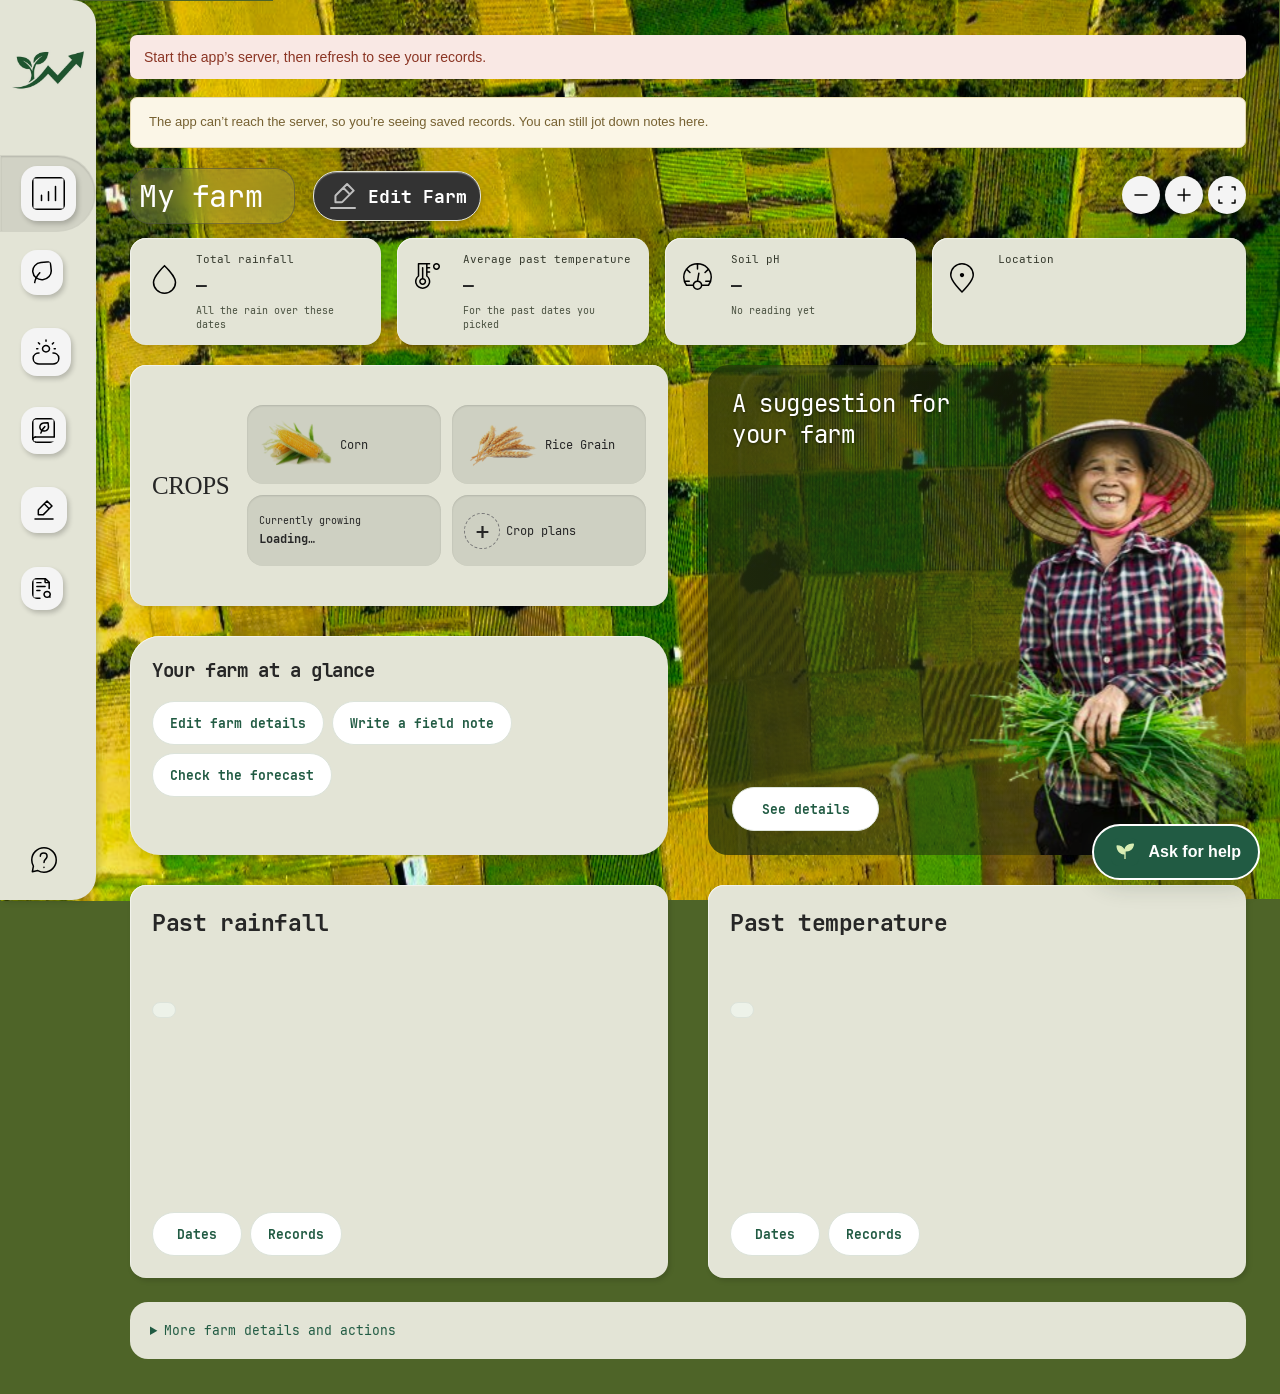
==== commit 3c01dbcc: "fix o-meteo" ====
--- a/static/index.html
+++ b/static/index.html
@@ -8,6 +8,7 @@
     <link rel="manifest" href="/static/manifest.json" />
     <link rel="icon" href="/static/icon.svg" />
     <link rel="stylesheet" href="/static/style.css" />
+    <script src="/static/conditions.js" defer></script>
     <script src="/static/app.js" defer></script>
     <script src="/static/chat.js" defer></script>
     <script src="/static/overview.js" defer></script>
--- a/static/myfarm.css
+++ b/static/myfarm.css
@@ -501,11 +501,14 @@
 #farm .mf-map-area {
   position: sticky;
   top: 0;
-  height: 100vh;
-  min-height: 650px;
+  height: calc(100dvh - var(--mf-top-space, 0px));
+  min-height: 500px;
   background: #69775b;
   isolation: isolate;
   min-width: 0;
+  display: grid;
+  grid-template-rows: auto minmax(0, 1fr) auto;
+  gap: 12px;
 }
 #mf-live-map {
   position: absolute;
@@ -514,10 +517,9 @@
   background: #69775b;
 }
 #farm .mf-map-top {
-  position: absolute;
-  top: 30px;
-  left: 20px;
-  right: 20px;
+  position: relative;
+  grid-row: 1;
+  padding: 18px 18px 0;
   z-index: 1;
   display: flex;
   justify-content: space-between;
@@ -536,10 +538,13 @@
   box-shadow: 1px 2px 4px #0003;
 }
 #farm .mf-status-card {
-  position: absolute;
-  top: 26%;
-  right: 26px;
-  width: min(288px, calc(100% - 48px));
+  position: relative;
+  grid-row: 2;
+  justify-self: end;
+  align-self: start;
+  margin-right: 18px;
+  width: min(288px, calc(100% - 90px));
+  min-height: 0;
   border-radius: 30px;
   background: linear-gradient(
     180deg,
@@ -604,9 +609,7 @@
   margin-top: 0;
 }
 #farm .mf-map-pick {
-  position: absolute;
-  bottom: 60px;
-  left: 20px;
+  position: static;
   background: #f4f4f4;
   color: #333;
   border-radius: 24px;
@@ -615,10 +618,7 @@
   box-shadow: 1px 2px 4px #0003;
 }
 #farm .mf-map-hint {
-  position: absolute;
-  left: 20px;
-  right: 65px;
-  bottom: 16px;
+  position: static;
   z-index: 1;
   background: #f4f4f4e6;
   border-radius: 12px;
@@ -638,6 +638,33 @@
   border: 0;
   box-shadow: none;
 }
+#farm .leaflet-top.leaflet-left {
+  top: 84px;
+  left: 8px;
+}
+#farm .mf-map-footer {
+  grid-row: 3;
+  z-index: 2;
+  min-width: 0;
+  padding: 0 18px 30px;
+  display: flex;
+  flex-direction: column;
+  gap: 10px;
+}
+#farm .mf-map-actions {
+  display: flex;
+  align-items: center;
+  flex-wrap: wrap;
+  gap: 10px;
+}
+#farm .mf-map-actions .assistant-launcher {
+  position: static;
+  margin-left: auto;
+  max-width: 100%;
+  min-height: 44px;
+  padding: 10px 14px;
+  font-size: 13px;
+}
 #farm .leaflet-control-attribution {
   font-size: 9px;
 }
@@ -663,10 +690,6 @@
   }
   #farm .mf-locate-actions {
     flex-wrap: wrap;
-  }
-  #farm .mf-status-card {
-    top: 20%;
-    right: 14px;
   }
   body[data-page="farm"] .layout {
     grid-template-columns: 88px minmax(0, 1fr);
@@ -686,9 +709,6 @@
   }
   #farm .mf-readings {
     grid-template-columns: 1.6fr 1fr;
-  }
-  #farm .mf-status-card {
-    top: 100px;
   }
   body[data-page="farm"] aside {
     height: 100vh;
@@ -765,14 +785,9 @@
   #farm .mf-farm-grid select {
     font-size: 17px;
   }
-  #farm .mf-map-top {
-    top: 16px;
-    left: 12px;
-    right: 12px;
-  }
   #farm .mf-status-card {
     width: 240px;
-    right: 12px;
+    max-width: calc(100% - 90px);
   }
   #farm .mf-more .form-grid {
     grid-template-columns: 1fr;
@@ -844,7 +859,7 @@
 
 #farm .mf-status-card {
   pointer-events: auto;
-  max-height: calc(74% - 100px);
+  max-height: 100%;
   overflow-y: auto;
 }
 
@@ -895,10 +910,7 @@
   padding: 0;
 }
 #farm .mf-point-confirm {
-  position: absolute;
-  bottom: 112px;
-  left: 20px;
-  right: 20px;
+  position: static;
   z-index: 2;
   background: #e3e4d6f5;
   padding: 16px 18px;
@@ -934,9 +946,4 @@
   #farm .mf-detail-grid {
     grid-template-columns: 1fr;
   }
-  #farm .mf-point-confirm {
-    left: 12px;
-    right: 12px;
-    bottom: 120px;
-  }
-}
+}
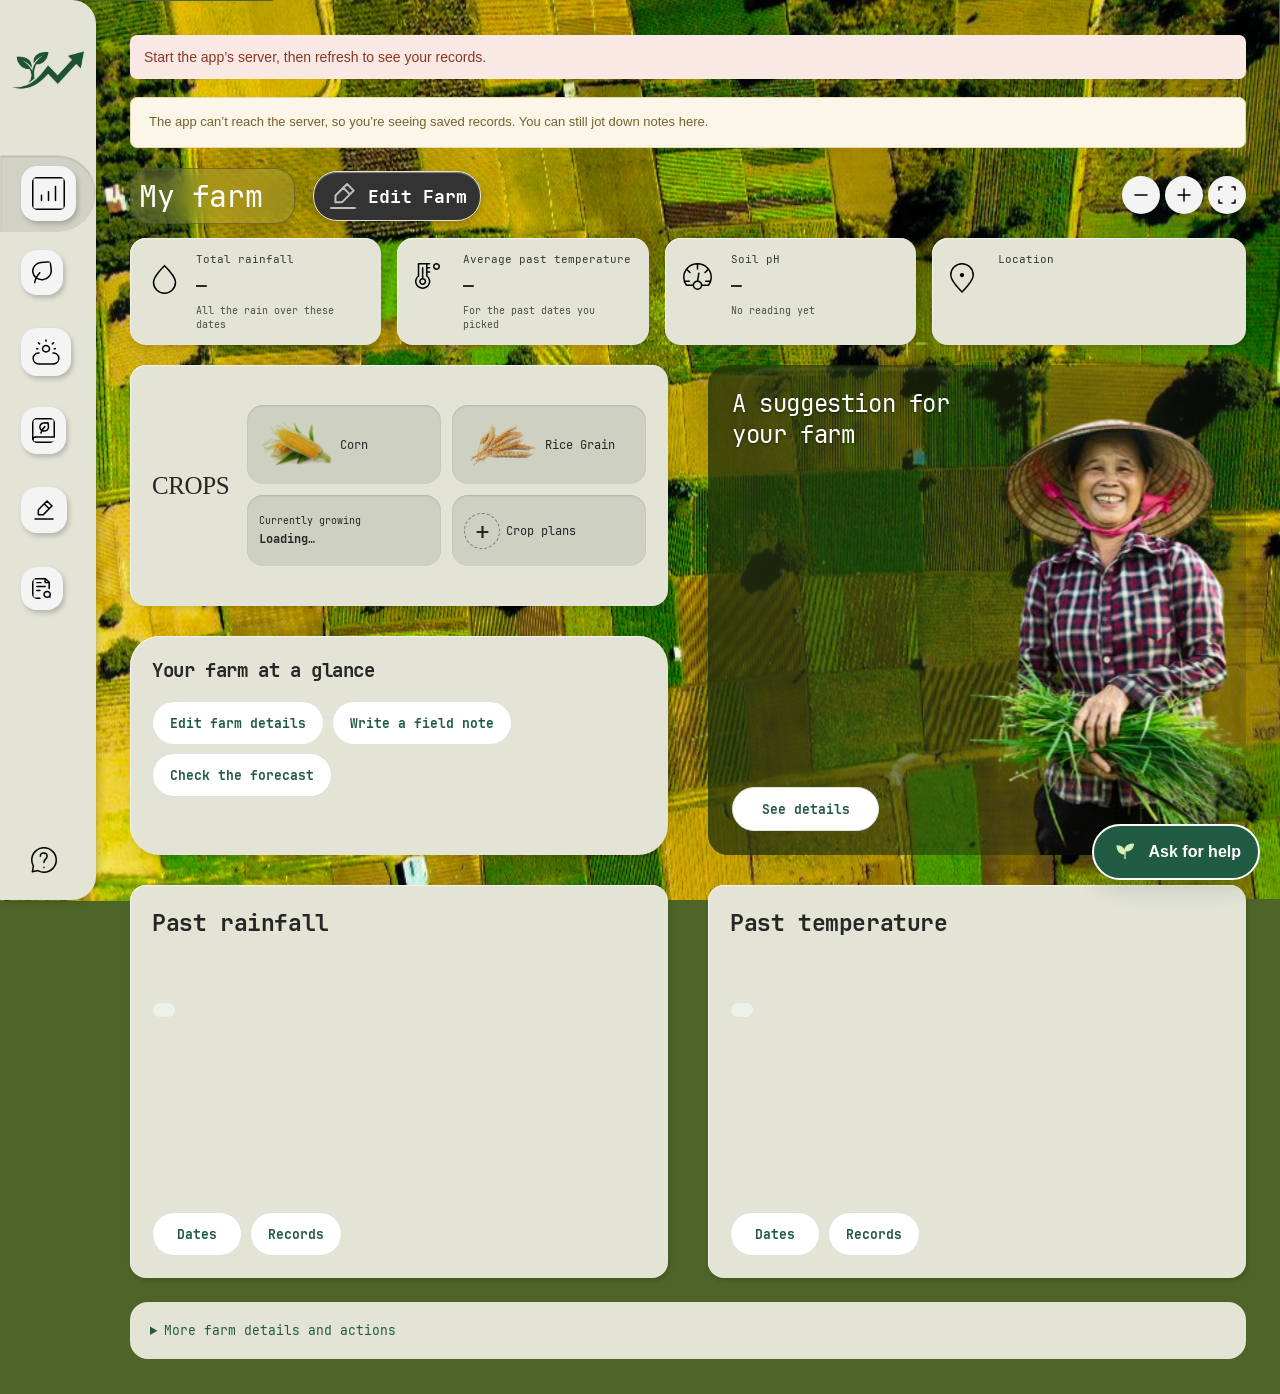
==== commit 6defa38e: "replace farm performance with relevant details" ====
--- a/static/index.html
+++ b/static/index.html
@@ -9,6 +9,7 @@
     <link rel="icon" href="/static/icon.svg" />
     <link rel="stylesheet" href="/static/style.css" />
     <script src="/static/conditions.js" defer></script>
+    <script src="/static/farm-assessment.js" defer></script>
     <script src="/static/app.js" defer></script>
     <script src="/static/chat.js" defer></script>
     <script src="/static/overview.js" defer></script>
--- a/static/myfarm.css
+++ b/static/myfarm.css
@@ -439,6 +439,103 @@
   border-radius: 50%;
   font-size: 25px;
   color: #617654;
+}
+#farm .mf-condition-ring {
+  border: 0;
+  position: relative;
+  isolation: isolate;
+  font-size: 25px;
+  font-weight: 700;
+}
+#farm .mf-condition-ring::before {
+  content: "";
+  position: absolute;
+  inset: 20px;
+  border-radius: 50%;
+  background: #f4f4f4;
+  z-index: -1;
+}
+#farm .mf-condition-checks {
+  display: grid;
+  gap: 8px;
+  margin: 12px 0;
+}
+#farm .mf-assessment-draft {
+  font-size: 11px;
+  line-height: 1.5;
+  color: #645837;
+  background: #f4e8d4;
+  padding: 10px;
+  border-radius: 12px;
+}
+#farm .mf-condition-check {
+  display: grid;
+  grid-template-columns: 65px 1fr;
+  gap: 10px;
+  padding: 10px 12px;
+  border-radius: 14px;
+  background: #e7eadf;
+  border-left: 4px solid #a6b09c;
+  font-size: 12px;
+  line-height: 1.5;
+}
+#farm .mf-condition-check[data-status="attention"] {
+  border-color: #b77627;
+  background: #f4e8d4;
+}
+#farm .mf-condition-check[data-status="okay"] {
+  border-color: #527b49;
+}
+#farm .mf-assessment-explanation {
+  margin: 12px 0 18px;
+}
+#farm .mf-assessment-explanation summary {
+  font-size: 12px;
+  min-height: 36px;
+  line-height: 1.6;
+}
+#farm .mf-assessment-explanation p,
+#farm .mf-assessment-explanation a {
+  font-size: 11px;
+  line-height: 1.6;
+}
+#farm .mf-assessment-explanation a {
+  display: block;
+  margin-bottom: 8px;
+}
+#farm .mf-assessment-explanation section {
+  padding: 12px 0;
+  border-top: 1px solid #d9dfd3;
+}
+#farm .mf-performance-empty small {
+  font-size: 10px;
+  color: #555;
+}
+#farm .mf-farm-card.mf-editing {
+  outline: 2px solid #627d4a;
+  outline-offset: 3px;
+}
+#farm .mf-edit-hint {
+  font-size: 11px;
+  margin: 14px 0 0;
+  color: #405438;
+}
+#farm .mf-town-edit {
+  font-size: 11px;
+  margin: 12px 0;
+}
+#farm .mf-town-edit input {
+  font-size: 14px;
+  background: #f4f4f4;
+  border-radius: 12px;
+}
+#farm .leaflet-control-layers:not(.leaflet-control-layers-expanded) {
+  background: transparent;
+  border: 0;
+  box-shadow: none;
+}
+#farm .leaflet-control-layers-toggle {
+  background-color: transparent;
 }
 #farm .mf-performance-empty strong {
   font-size: 14px;
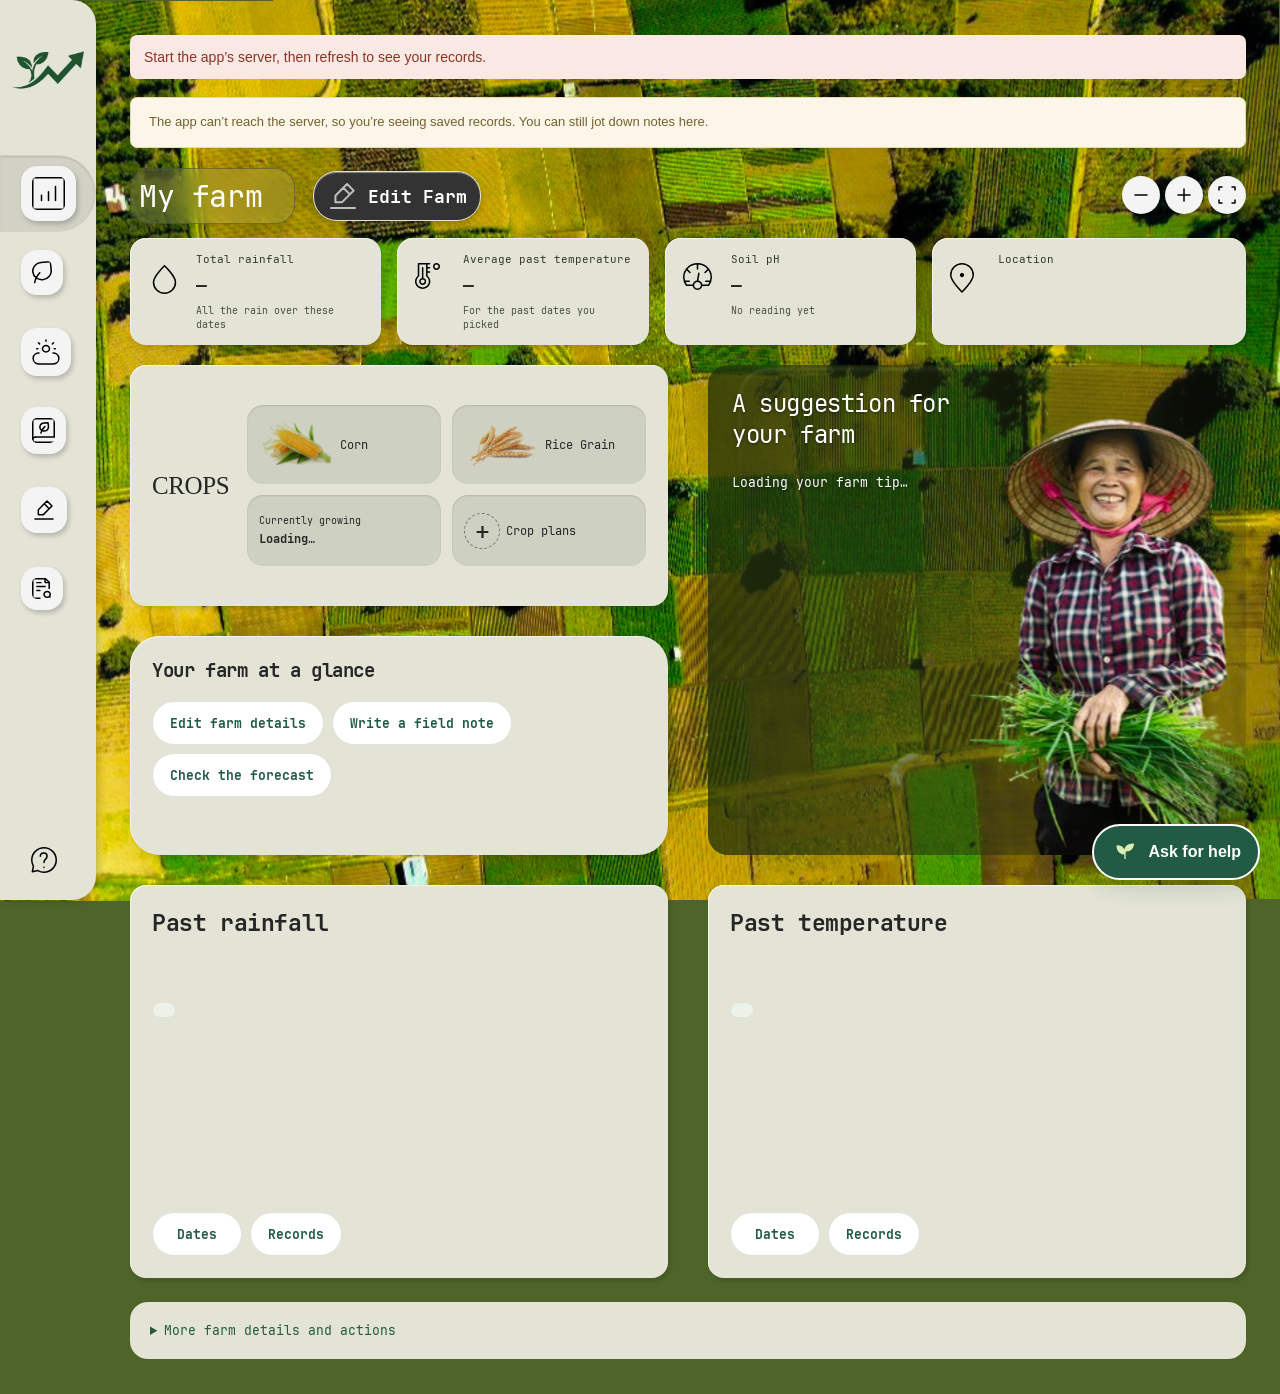
==== commit 6a47fb35: "improve dashboard advice" ====
--- a/static/index.html
+++ b/static/index.html
@@ -9,8 +9,13 @@
     <link rel="icon" href="/static/icon.svg" />
     <link rel="stylesheet" href="/static/style.css" />
     <script src="/static/conditions.js" defer></script>
+    <script src="/static/forecast-store.js" defer></script>
+    <script src="/static/history-store.js" defer></script>
+    <script src="/static/journal-store.js" defer></script>
     <script src="/static/farm-assessment.js" defer></script>
+    <script src="/static/dashboard-tips.js" defer></script>
     <script src="/static/app.js" defer></script>
+    <script src="/static/journal-photos.js" defer></script>
     <script src="/static/chat.js" defer></script>
     <script src="/static/overview.js" defer></script>
     <link rel="stylesheet" href="/static/overview.css" />
@@ -19,6 +24,10 @@
     <script src="/static/vendor/leaflet/leaflet.js" defer></script>
     <script src="/static/myfarm.js" defer></script>
     <link rel="stylesheet" href="/static/sidebar.css" />
+    <link rel="stylesheet" href="/static/forecasts.css" />
+    <script src="/static/forecasts.js" defer></script>
+    <link rel="stylesheet" href="/static/workspaces.css" />
+    <script src="/static/workspaces.js" defer></script>
   </head>
   <body data-page="overview">
     <header>
@@ -55,9 +64,8 @@
       </aside>
       <main>
         <div id="demo-banner" class="banner" hidden>
-          <strong>Shared demo</strong> · Everyone uses the same sample farm.
-          Please use made-up details and notes. Records can reset when the demo
-          sleeps or restarts.
+          <strong>Shared demo</strong> · Everyone uses the same saved farm.
+          Records can reset when the shared prototype sleeps or restarts.
         </div>
         <div class="context-toolbar">
           <div id="shared-context">Getting your farm…</div>
--- a/static/overview.css
+++ b/static/overview.css
@@ -48,7 +48,8 @@
   min-height: 100vh;
   isolation: isolate;
   position: relative;
-  overflow: hidden;
+  /* Clip the background without trapping the sticky navigation in a scroller. */
+  overflow: clip;
 }
 body[data-page="overview"] .layout:before {
   content: "";
@@ -418,16 +419,56 @@
   font-weight: 400;
   line-height: 1.3;
 }
-#overview .ov-tip p {
+#overview #ov-tip-text {
   font-size: 0.95em;
   line-height: 1.7;
-  flex: 1;
 }
 #overview .ov-tip button {
   border-radius: 24px;
-  margin-top: 18px;
-  min-width: 147px;
+  padding-inline: 14px;
+  font-size: 0.9em;
   text-shadow: none;
+}
+#overview .ov-tip-when {
+  margin: 0 0 12px;
+}
+#overview .ov-tip-buttons {
+  display: flex;
+  flex-wrap: wrap;
+  gap: 8px;
+  margin-top: auto;
+  padding-top: 12px;
+}
+#overview .ov-tip-weather {
+  margin-top: 12px;
+}
+#overview .ov-tip-weather p {
+  margin: 0 0 6px;
+  font-size: 0.85em;
+}
+.ov-tip-dialog {
+  max-width: min(500px, calc(100vw - 24px));
+  max-height: calc(100dvh - 24px);
+  padding: 24px;
+  border: 0;
+  border-radius: 20px;
+  background: #e3e4d6;
+  color: #262626;
+  line-height: 1.55;
+}
+.ov-tip-dialog::backdrop {
+  background: #0009;
+}
+.ov-tip-dialog h2 {
+  margin: 0;
+  font-size: 22px;
+}
+.ov-tip-dialog h3 {
+  font-size: 16px;
+}
+.ov-tip-dialog button {
+  display: block;
+  margin-top: 16px;
 }
 #overview .ov-chart {
   position: relative;
--- a/static/myfarm.css
+++ b/static/myfarm.css
@@ -1044,3 +1044,21 @@
     grid-template-columns: 1fr;
   }
 }
+
+#farm .mf-check-reading,
+#farm .mf-check-source {
+  display: block;
+  font-size: 11px;
+  line-height: 1.5;
+  margin-top: 3px;
+}
+#farm .mf-check-source {
+  color: #586653;
+}
+#farm .mf-assessment-message {
+  font-size: 12px;
+  line-height: 1.5;
+}
+#farm .mf-assessment-message:empty {
+  display: none;
+}
--- a/static/sidebar.css
+++ b/static/sidebar.css
@@ -1,8 +1,22 @@
 /* Shared navigation for Farm Overview and My Farm. Expansion overlays the page. */
-body:is([data-page="overview"], [data-page="farm"]) .layout {
+body:is(
+    [data-page="overview"],
+    [data-page="farm"],
+    [data-page="forecasts"],
+    [data-page="planting"],
+    [data-page="journal"]
+  )
+  .layout {
   grid-template-columns: 96px minmax(0, 1fr);
 }
-body:is([data-page="overview"], [data-page="farm"]) aside {
+body:is(
+    [data-page="overview"],
+    [data-page="farm"],
+    [data-page="forecasts"],
+    [data-page="planting"],
+    [data-page="journal"]
+  )
+  aside {
   position: sticky;
   top: 0;
   align-self: start;
@@ -21,15 +35,42 @@
   overflow: hidden;
   transition: width 0.2s ease;
 }
-body:is([data-page="overview"], [data-page="farm"])
-  aside:is(:hover, :focus-within) {
+body:is(
+    [data-page="overview"],
+    [data-page="farm"],
+    [data-page="forecasts"],
+    [data-page="planting"],
+    [data-page="journal"]
+  )
+  aside:is(:hover, :has(:focus-visible)) {
   width: 260px;
 }
-body:is([data-page="overview"], [data-page="farm"]) .ov-brand,
-body:is([data-page="overview"], [data-page="farm"]) .aside-note {
+body:is(
+    [data-page="overview"],
+    [data-page="farm"],
+    [data-page="forecasts"],
+    [data-page="planting"],
+    [data-page="journal"]
+  )
+  .ov-brand,
+body:is(
+    [data-page="overview"],
+    [data-page="farm"],
+    [data-page="forecasts"],
+    [data-page="planting"],
+    [data-page="journal"]
+  )
+  .aside-note {
   display: none;
 }
-body:is([data-page="overview"], [data-page="farm"]) .mf-brand {
+body:is(
+    [data-page="overview"],
+    [data-page="farm"],
+    [data-page="forecasts"],
+    [data-page="planting"],
+    [data-page="journal"]
+  )
+  .mf-brand {
   display: flex;
   align-items: center;
   justify-content: center;
@@ -41,7 +82,15 @@
   overflow: hidden;
   mix-blend-mode: multiply;
 }
-body:is([data-page="overview"], [data-page="farm"]) .mf-brand img {
+body:is(
+    [data-page="overview"],
+    [data-page="farm"],
+    [data-page="forecasts"],
+    [data-page="planting"],
+    [data-page="journal"]
+  )
+  .mf-brand
+  img {
   display: block;
   position: static;
   width: 100%;
@@ -50,7 +99,14 @@
   flex-shrink: 0;
   transform: scale(1.28);
 }
-body:is([data-page="overview"], [data-page="farm"]) nav {
+body:is(
+    [data-page="overview"],
+    [data-page="farm"],
+    [data-page="forecasts"],
+    [data-page="planting"],
+    [data-page="journal"]
+  )
+  nav {
   display: flex;
   flex-direction: column;
   gap: 3px;
@@ -59,7 +115,15 @@
   flex-shrink: 1;
   width: 100%;
 }
-body:is([data-page="overview"], [data-page="farm"]) nav button {
+body:is(
+    [data-page="overview"],
+    [data-page="farm"],
+    [data-page="forecasts"],
+    [data-page="planting"],
+    [data-page="journal"]
+  )
+  nav
+  button {
   display: flex;
   align-items: center;
   justify-content: flex-start;
@@ -72,11 +136,26 @@
   color: #333;
   white-space: nowrap;
 }
-body:is([data-page="overview"], [data-page="farm"]) nav button.selected {
+body:is(
+    [data-page="overview"],
+    [data-page="farm"],
+    [data-page="forecasts"],
+    [data-page="planting"],
+    [data-page="journal"]
+  )
+  nav
+  button.selected {
   background: #00000014;
   box-shadow: inset 0 1px 2px #0002;
 }
-body:is([data-page="overview"], [data-page="farm"]) .ov-nav-icon {
+body:is(
+    [data-page="overview"],
+    [data-page="farm"],
+    [data-page="forecasts"],
+    [data-page="planting"],
+    [data-page="journal"]
+  )
+  .ov-nav-icon {
   display: block;
   flex-shrink: 0;
   box-sizing: content-box;
@@ -85,7 +164,14 @@
   border-radius: 16px;
   box-shadow: 2px 3px 5px #0003;
 }
-body:is([data-page="overview"], [data-page="farm"]) .ov-nav-caption {
+body:is(
+    [data-page="overview"],
+    [data-page="farm"],
+    [data-page="forecasts"],
+    [data-page="planting"],
+    [data-page="journal"]
+  )
+  .ov-nav-caption {
   display: block;
   opacity: 0;
   visibility: hidden;
@@ -98,34 +184,103 @@
   text-align: left;
   transition: opacity 0.15s ease;
 }
-body:is([data-page="overview"], [data-page="farm"])
-  aside:is(:hover, :focus-within)
+body:is(
+    [data-page="overview"],
+    [data-page="farm"],
+    [data-page="forecasts"],
+    [data-page="planting"],
+    [data-page="journal"]
+  )
+  aside:is(:hover, :has(:focus-visible))
   .ov-nav-caption {
   opacity: 1;
   visibility: visible;
 }
-body:is([data-page="overview"], [data-page="farm"]) nav [data-tab="overview"] {
+body:is(
+    [data-page="overview"],
+    [data-page="farm"],
+    [data-page="forecasts"],
+    [data-page="planting"],
+    [data-page="journal"]
+  )
+  nav
+  [data-tab="overview"] {
   order: 0;
 }
-body:is([data-page="overview"], [data-page="farm"]) nav [data-tab="farm"] {
+body:is(
+    [data-page="overview"],
+    [data-page="farm"],
+    [data-page="forecasts"],
+    [data-page="planting"],
+    [data-page="journal"]
+  )
+  nav
+  [data-tab="farm"] {
   order: 1;
 }
-body:is([data-page="overview"], [data-page="farm"]) nav [data-tab="forecasts"] {
+body:is(
+    [data-page="overview"],
+    [data-page="farm"],
+    [data-page="forecasts"],
+    [data-page="planting"],
+    [data-page="journal"]
+  )
+  nav
+  [data-tab="forecasts"] {
   order: 2;
 }
-body:is([data-page="overview"], [data-page="farm"]) nav [data-tab="planting"] {
+body:is(
+    [data-page="overview"],
+    [data-page="farm"],
+    [data-page="forecasts"],
+    [data-page="planting"],
+    [data-page="journal"]
+  )
+  nav
+  [data-tab="planting"] {
   order: 3;
 }
-body:is([data-page="overview"], [data-page="farm"]) nav [data-tab="journal"] {
+body:is(
+    [data-page="overview"],
+    [data-page="farm"],
+    [data-page="forecasts"],
+    [data-page="planting"],
+    [data-page="journal"]
+  )
+  nav
+  [data-tab="journal"] {
   order: 4;
 }
-body:is([data-page="overview"], [data-page="farm"]) nav [data-tab="learn"] {
+body:is(
+    [data-page="overview"],
+    [data-page="farm"],
+    [data-page="forecasts"],
+    [data-page="planting"],
+    [data-page="journal"]
+  )
+  nav
+  [data-tab="learn"] {
   order: 5;
 }
-body:is([data-page="overview"], [data-page="farm"]) nav [data-tab="climate"] {
+body:is(
+    [data-page="overview"],
+    [data-page="farm"],
+    [data-page="forecasts"],
+    [data-page="planting"],
+    [data-page="journal"]
+  )
+  nav
+  [data-tab="climate"] {
   display: none;
 }
-body:is([data-page="overview"], [data-page="farm"]) .mf-support {
+body:is(
+    [data-page="overview"],
+    [data-page="farm"],
+    [data-page="forecasts"],
+    [data-page="planting"],
+    [data-page="journal"]
+  )
+  .mf-support {
   display: flex;
   align-items: center;
   gap: 15px;
@@ -136,25 +291,74 @@
   color: #333;
   min-height: 56px;
 }
-body:is([data-page="overview"], [data-page="farm"]) .mf-support img {
+body:is(
+    [data-page="overview"],
+    [data-page="farm"],
+    [data-page="forecasts"],
+    [data-page="planting"],
+    [data-page="journal"]
+  )
+  .mf-support
+  img {
   flex-shrink: 0;
 }
-body:is([data-page="overview"], [data-page="farm"]) aside:focus-within {
+body:is(
+    [data-page="overview"],
+    [data-page="farm"],
+    [data-page="forecasts"],
+    [data-page="planting"],
+    [data-page="journal"]
+  )
+  aside:has(:focus-visible) {
   overflow: visible;
 }
 @media (prefers-reduced-motion: reduce) {
-  body:is([data-page="overview"], [data-page="farm"]) aside,
-  body:is([data-page="overview"], [data-page="farm"]) .ov-nav-caption {
+  body:is(
+      [data-page="overview"],
+      [data-page="farm"],
+      [data-page="forecasts"],
+      [data-page="planting"],
+      [data-page="journal"]
+    )
+    aside,
+  body:is(
+      [data-page="overview"],
+      [data-page="farm"],
+      [data-page="forecasts"],
+      [data-page="planting"],
+      [data-page="journal"]
+    )
+    .ov-nav-caption {
     transition: none;
   }
 }
 @media (max-width: 550px) {
-  body:is([data-page="overview"], [data-page="farm"]) .layout {
+  body:is(
+      [data-page="overview"],
+      [data-page="farm"],
+      [data-page="forecasts"],
+      [data-page="planting"],
+      [data-page="journal"]
+    )
+    .layout {
     grid-template-columns: minmax(0, 1fr);
   }
-  body:is([data-page="overview"], [data-page="farm"]) aside,
-  body:is([data-page="overview"], [data-page="farm"])
-    aside:is(:hover, :focus-within) {
+  body:is(
+      [data-page="overview"],
+      [data-page="farm"],
+      [data-page="forecasts"],
+      [data-page="planting"],
+      [data-page="journal"]
+    )
+    aside,
+  body:is(
+      [data-page="overview"],
+      [data-page="farm"],
+      [data-page="forecasts"],
+      [data-page="planting"],
+      [data-page="journal"]
+    )
+    aside:is(:hover, :has(:focus-visible)) {
     position: static;
     width: 100%;
     height: auto;
@@ -163,75 +367,177 @@
     border-radius: 0;
     overflow: hidden;
   }
-  body:is([data-page="overview"], [data-page="farm"]) .mf-brand {
+  body:is(
+      [data-page="overview"],
+      [data-page="farm"],
+      [data-page="forecasts"],
+      [data-page="planting"],
+      [data-page="journal"]
+    )
+    .mf-brand {
     display: none;
   }
-  body:is([data-page="overview"], [data-page="farm"]) nav {
+  body:is(
+      [data-page="overview"],
+      [data-page="farm"],
+      [data-page="forecasts"],
+      [data-page="planting"],
+      [data-page="journal"]
+    )
+    nav {
     flex-direction: row;
     overflow-x: auto;
     overflow-y: hidden;
     gap: 4px;
   }
-  body:is([data-page="overview"], [data-page="farm"]) nav button {
+  body:is(
+      [data-page="overview"],
+      [data-page="farm"],
+      [data-page="forecasts"],
+      [data-page="planting"],
+      [data-page="journal"]
+    )
+    nav
+    button {
     min-height: 48px;
     min-width: 48px;
     padding: 6px;
     border-radius: 14px;
     gap: 0;
   }
-  body:is([data-page="overview"], [data-page="farm"]) .ov-nav-icon {
+  body:is(
+      [data-page="overview"],
+      [data-page="farm"],
+      [data-page="forecasts"],
+      [data-page="planting"],
+      [data-page="journal"]
+    )
+    .ov-nav-icon {
     padding: 6px;
     border-radius: 10px;
     box-shadow: none;
   }
-  body:is([data-page="overview"], [data-page="farm"]) .ov-nav-caption {
+  body:is(
+      [data-page="overview"],
+      [data-page="farm"],
+      [data-page="forecasts"],
+      [data-page="planting"],
+      [data-page="journal"]
+    )
+    .ov-nav-caption {
     display: none;
   }
-  body:is([data-page="overview"], [data-page="farm"]) .mf-support {
+  body:is(
+      [data-page="overview"],
+      [data-page="farm"],
+      [data-page="forecasts"],
+      [data-page="planting"],
+      [data-page="journal"]
+    )
+    .mf-support {
     margin: 0;
     padding: 8px;
     min-height: 48px;
   }
 }
 @media (hover: none) and (min-width: 551px) {
-  body:is([data-page="overview"], [data-page="farm"]) .layout {
+  body:is(
+      [data-page="overview"],
+      [data-page="farm"],
+      [data-page="forecasts"],
+      [data-page="planting"],
+      [data-page="journal"]
+    )
+    .layout {
     grid-template-columns: 260px minmax(0, 1fr);
   }
-  body:is([data-page="overview"], [data-page="farm"]) aside {
+  body:is(
+      [data-page="overview"],
+      [data-page="farm"],
+      [data-page="forecasts"],
+      [data-page="planting"],
+      [data-page="journal"]
+    )
+    aside {
     width: 260px;
   }
-  body:is([data-page="overview"], [data-page="farm"]) .ov-nav-caption {
+  body:is(
+      [data-page="overview"],
+      [data-page="farm"],
+      [data-page="forecasts"],
+      [data-page="planting"],
+      [data-page="journal"]
+    )
+    .ov-nav-caption {
     opacity: 1;
     visibility: visible;
   }
 }
 
 /* Use the standalone mark until navigation expands. Scaling trims only white margins. */
-body:is([data-page="overview"], [data-page="farm"]) .mf-brand .mf-logo-compact {
+body:is(
+    [data-page="overview"],
+    [data-page="farm"],
+    [data-page="forecasts"],
+    [data-page="planting"],
+    [data-page="journal"]
+  )
+  .mf-brand
+  .mf-logo-compact {
   transform: scale(1.9);
 }
-body:is([data-page="overview"], [data-page="farm"])
+body:is(
+    [data-page="overview"],
+    [data-page="farm"],
+    [data-page="forecasts"],
+    [data-page="planting"],
+    [data-page="journal"]
+  )
   .mf-brand
   .mf-logo-expanded {
   display: none;
 }
-body:is([data-page="overview"], [data-page="farm"])
-  aside:is(:hover, :focus-within)
+body:is(
+    [data-page="overview"],
+    [data-page="farm"],
+    [data-page="forecasts"],
+    [data-page="planting"],
+    [data-page="journal"]
+  )
+  aside:is(:hover, :has(:focus-visible))
   .mf-logo-compact {
   display: none;
 }
-body:is([data-page="overview"], [data-page="farm"])
-  aside:is(:hover, :focus-within)
+body:is(
+    [data-page="overview"],
+    [data-page="farm"],
+    [data-page="forecasts"],
+    [data-page="planting"],
+    [data-page="journal"]
+  )
+  aside:is(:hover, :has(:focus-visible))
   .mf-logo-expanded {
   display: block;
 }
 @media (hover: none) and (min-width: 551px) {
-  body:is([data-page="overview"], [data-page="farm"])
+  body:is(
+      [data-page="overview"],
+      [data-page="farm"],
+      [data-page="forecasts"],
+      [data-page="planting"],
+      [data-page="journal"]
+    )
     .mf-brand
     .mf-logo-compact {
     display: none;
   }
-  body:is([data-page="overview"], [data-page="farm"])
+  body:is(
+      [data-page="overview"],
+      [data-page="farm"],
+      [data-page="forecasts"],
+      [data-page="planting"],
+      [data-page="journal"]
+    )
     .mf-brand
     .mf-logo-expanded {
     display: block;
--- a/static/forecasts.css
+++ b/static/forecasts.css
@@ -0,0 +1,355 @@
+/* Frame 1:5: cream weather panel in front of the original tractor photograph. */
+body[data-page="forecasts"] {
+  background: #e3e4d6;
+  color: #262626;
+}
+body[data-page="forecasts"]::before {
+  content: "";
+  position: fixed;
+  inset: 0 0 0 90px;
+  background: #50652b url("/static/forecast-assets/tractor-field.jpg") left
+    top / auto 100% no-repeat;
+  z-index: 0;
+}
+body[data-page="forecasts"] > header,
+body[data-page="forecasts"] .context-toolbar,
+body[data-page="forecasts"] #period-panel,
+body[data-page="forecasts"] footer {
+  display: none;
+}
+body[data-page="forecasts"] .layout {
+  max-width: none;
+  min-height: 100dvh;
+}
+body[data-page="forecasts"] main {
+  padding: 0;
+  max-width: none;
+  position: relative;
+}
+body[data-page="forecasts"] #notice:not(:empty),
+body[data-page="forecasts"] #offline:not([hidden]),
+body[data-page="forecasts"] #demo-banner:not([hidden]) {
+  max-width: 557px;
+  margin: 0;
+  padding: 12px 22px;
+  font-size: 12px;
+  border-radius: 0;
+  background: #f5f0dd;
+}
+#forecasts {
+  width: 557px;
+  max-width: 100%;
+  min-height: 100dvh;
+  background: #e3e4d6;
+  border-radius: 0 24px 24px 0;
+  padding: 64px 20px 34px 22px;
+  box-shadow: 4px 0 8px #0003;
+  font-family: "JetBrains Mono", monospace;
+}
+#forecasts .fc-heading {
+  display: flex;
+  align-items: center;
+  justify-content: space-between;
+  gap: 12px;
+  margin: 0 4px 9px;
+}
+#forecasts .fc-heading[data-offline="true"] {
+  position: relative;
+  padding-bottom: 22px;
+}
+#forecasts .fc-heading[data-offline="true"]::after {
+  content: "Offline · saved weather";
+  position: absolute;
+  bottom: 0;
+  left: 0;
+  font:
+    11px/1.5 "Segoe UI",
+    sans-serif;
+  color: #4e5b45;
+}
+#forecasts h1 {
+  font-size: 26px;
+  letter-spacing: 0;
+  margin: 0;
+  line-height: 1.3;
+}
+#forecasts h2 {
+  font-size: 24px;
+  letter-spacing: -0.5px;
+  line-height: 1.3;
+  margin: 0;
+}
+#forecasts #simple-weather-update {
+  border-radius: 18px;
+  background: #f4f4f4;
+  color: #333;
+  box-shadow: 1px 2px 5px #0002;
+  font-size: 11px;
+  padding: 9px 12px;
+  min-height: 44px;
+}
+#forecasts .fc-location {
+  font:
+    12px/1.5 "Segoe UI",
+    sans-serif;
+  margin: 4px 4px;
+}
+#forecasts .fc-status {
+  font:
+    12px/1.5 "Segoe UI",
+    sans-serif;
+  margin: 6px 4px 12px;
+  color: #4e5b45;
+}
+#forecasts :is(.fc-weather, .fc-history, .fc-recommendations) {
+  background: #00000014;
+  border-radius: 30px;
+  box-shadow:
+    inset 0 1px 2px #0002,
+    0 1px 0 #ffffff40;
+  margin-bottom: 16px;
+  padding: 16px 20px;
+}
+#forecasts .fc-days {
+  display: flex;
+  gap: 8px;
+  overflow-x: auto;
+  scroll-snap-type: x proximity;
+  padding: 0 0 14px;
+  scrollbar-color: #a0a68d #d5d7c8;
+  scrollbar-width: thin;
+}
+#forecasts .fc-days:focus-visible {
+  outline: 2px solid #215b43;
+  outline-offset: 4px;
+}
+#forecasts .fc-weather {
+  padding: 15px 20px;
+}
+#forecasts .fc-days::-webkit-scrollbar {
+  height: 8px;
+}
+#forecasts .fc-days::-webkit-scrollbar-track {
+  background: #d5d7c8;
+  border-radius: 8px;
+}
+#forecasts .fc-days::-webkit-scrollbar-thumb {
+  background: #a0a68d;
+  border-radius: 8px;
+}
+#forecasts .fc-day {
+  flex: 0 0 113px;
+  scroll-snap-align: start;
+  border-radius: 30px;
+  background: #00000014;
+  box-shadow:
+    inset 0 1px 2px #0002,
+    0 1px 0 #ffffff40;
+  padding: 13px 6px;
+  text-align: center;
+  min-height: 168px;
+  display: flex;
+  flex-direction: column;
+  align-items: center;
+  gap: 3px;
+}
+#forecasts .fc-day time {
+  font-size: 12px;
+  font-weight: 700;
+  line-height: 1.4;
+}
+#forecasts .fc-day-date {
+  font-size: 10px;
+}
+#forecasts .fc-icon {
+  height: 40px;
+  display: grid;
+  place-items: center;
+  margin: 0;
+}
+#forecasts .fc-icon img {
+  display: block;
+  max-width: none;
+}
+#forecasts .fc-day strong {
+  font-size: 25px;
+  line-height: 1.2;
+  white-space: nowrap;
+}
+#forecasts .fc-day small {
+  font:
+    8px/1.5 "JetBrains Mono",
+    monospace;
+  white-space: nowrap;
+}
+#forecasts .fc-high-label {
+  font-size: 9px;
+  margin-top: -3px;
+  color: #4b5146;
+}
+#forecasts .fc-section-heading {
+  display: flex;
+  justify-content: space-between;
+  align-items: center;
+  gap: 10px;
+}
+#forecasts .fc-variable {
+  margin: 0;
+  width: auto;
+}
+#forecasts .fc-variable select {
+  margin-top: 0;
+  font:
+    11px/1.4 "JetBrains Mono",
+    monospace;
+  border: 0;
+  border-radius: 16px;
+  min-height: 44px;
+  background: #f4f4f4 url("/static/forecast-assets/arrow-down.svg") right 8px
+    center / 24px no-repeat;
+  appearance: none;
+  padding: 8px 34px 8px 12px;
+  color: #333;
+  box-shadow: 1px 2px 4px #0002;
+  max-width: 170px;
+}
+#forecasts .fc-source {
+  font:
+    11px/1.5 "Segoe UI",
+    sans-serif;
+  color: #4f5949;
+  margin: 7px 0 0;
+}
+#forecasts #fc-history-chart svg {
+  display: block;
+  width: 100%;
+  height: 160px;
+  overflow: visible;
+}
+#forecasts #fc-history-chart svg line {
+  stroke: #8f9988;
+  stroke-dasharray: 6 6;
+}
+#forecasts #fc-history-chart svg text {
+  font-size: 15px;
+}
+#forecasts .fc-history-values {
+  margin: 4px 0 0;
+  font-size: 11px;
+}
+#forecasts .fc-history-values summary {
+  min-height: 32px;
+}
+#forecasts .fc-recommendations {
+  padding-bottom: 16px;
+}
+#forecasts .fc-recommendations h2 {
+  margin-bottom: 8px;
+}
+#forecasts .fc-recommendation-grid details {
+  margin-top: 0;
+}
+#forecasts .fc-recommendation-grid {
+  display: grid;
+  grid-template-columns: 1fr 1fr;
+  gap: 10px 28px;
+}
+#forecasts .fc-recommendation-grid article {
+  background: #f4f4f4;
+  border-radius: 15px;
+  box-shadow:
+    2px 3px 6px #0002,
+    inset 1px 1px 1px #fff;
+  padding: 12px;
+  min-height: 141px;
+  min-width: 0;
+  font:
+    12px/1.6 "Segoe UI",
+    sans-serif;
+}
+#forecasts .fc-recommendation-grid h3 {
+  font:
+    700 13px/1.35 "Segoe UI",
+    sans-serif;
+  margin: 4px 0 8px;
+}
+#forecasts .fc-recommendation-grid p {
+  font-size: 12px;
+  line-height: 1.6;
+  margin: 6px 0;
+}
+#forecasts .fc-recommendation-grid article > small {
+  font-size: 10px;
+  color: #526246;
+}
+#forecasts .fc-recommendation-grid article[data-status="attention"] > small {
+  color: #815313;
+}
+#forecasts .fc-recommendation-grid summary {
+  font-size: 11px;
+  min-height: 22px;
+}
+#forecasts :is(.fc-sources, .fc-tools) {
+  font:
+    12px/1.6 "Segoe UI",
+    sans-serif;
+  margin: 16px 4px;
+}
+#forecasts :is(.fc-sources, .fc-tools) > summary {
+  min-height: 44px;
+}
+#forecasts .fc-tools :is(.panel, .weather-summary) {
+  background: #f4f4f4;
+}
+#forecasts .fc-tools .eyebrow,
+#forecasts .fc-tools > h1,
+#forecasts .fc-tools > .lead {
+  display: none;
+}
+#forecasts .fc-tools h2 {
+  font-size: 19px;
+}
+#forecasts .fc-tools button {
+  white-space: normal;
+}
+@media (max-width: 800px) {
+  body[data-page="forecasts"]::before {
+    display: none;
+  }
+  #forecasts {
+    width: 100%;
+    border-radius: 0;
+    box-shadow: none;
+  }
+}
+@media (max-width: 550px) {
+  #forecasts {
+    padding: 24px 16px 90px;
+  }
+  #forecasts h2 {
+    font-size: 20px;
+  }
+  #forecasts :is(.fc-weather, .fc-history, .fc-recommendations) {
+    padding: 15px;
+  }
+  #forecasts .fc-recommendation-grid {
+    gap: 12px;
+    grid-template-columns: 1fr;
+  }
+  #forecasts .fc-variable select {
+    max-width: 150px;
+    font-size: 10px;
+  }
+}
+
+@media (max-width: 550px) {
+  #forecasts .fc-day small {
+    font-size: 10px;
+  }
+  #forecasts .fc-day {
+    min-height: 190px;
+  }
+  #forecasts .fc-recommendation-grid summary {
+    min-height: 36px;
+  }
+}
--- a/static/workspaces.css
+++ b/static/workspaces.css
@@ -0,0 +1,626 @@
+/* Desktop 4 Crop Plans and the completed Field Journal frame (107:338). */
+body:is([data-page="planting"], [data-page="journal"]) {
+  background: #fff;
+  color: #262626;
+}
+body:is([data-page="planting"], [data-page="journal"]) > header,
+body:is([data-page="planting"], [data-page="journal"]) .context-toolbar,
+body:is([data-page="planting"], [data-page="journal"]) #period-panel,
+body:is([data-page="planting"], [data-page="journal"]) footer {
+  display: none;
+}
+body:is([data-page="planting"], [data-page="journal"]) .layout {
+  max-width: none;
+  min-height: 100dvh;
+}
+body:is([data-page="planting"], [data-page="journal"]) main {
+  padding: 0;
+  max-width: none;
+  position: relative;
+}
+body:is([data-page="planting"], [data-page="journal"])::before {
+  content: "";
+  position: fixed;
+  inset: 0 0 0 597px;
+  background: #233522 url("/static/planning-assets/tea-harvest.jpg") center
+    52% / cover no-repeat;
+  z-index: 0;
+}
+body[data-page="journal"]::before {
+  inset: 0 auto 0 84px;
+  width: calc(100dvh * 1.83348);
+  min-width: calc(100vw - 84px);
+  background: #493820 url("/static/journal-assets/tools.jpg") left top / auto
+    100% no-repeat;
+  transform: scaleX(-1);
+}
+body:is([data-page="planting"], [data-page="journal"]) #notice:not(:empty),
+body:is([data-page="planting"], [data-page="journal"]) #offline:not([hidden]) {
+  position: relative;
+  max-width: 557px;
+  background: #eee8d8;
+  margin: 0;
+  border-radius: 0;
+  font-size: 12px;
+  padding: 12px 22px;
+}
+.workspace-panel {
+  position: relative;
+  width: 557px;
+  max-width: 100%;
+  min-height: 100dvh;
+  padding: 64px 38px 34px 30px;
+  background: #e3e4d6;
+  border-radius: 0 24px 24px 0;
+  box-shadow: 4px 0 8px #0003;
+  font-family: "JetBrains Mono", monospace;
+}
+.workspace-panel h1 {
+  font-size: 30px;
+  letter-spacing: 0;
+  line-height: 1.35;
+  margin: 0 0 50px;
+}
+.workspace-panel > p {
+  font-size: 14px;
+  line-height: 1.6;
+  margin: 0 0 14px;
+}
+.workspace-panel .panel,
+.workspace-panel .wj-saved,
+.workspace-panel .wj-quick {
+  border: 0;
+  background: #00000014;
+  border-radius: 30px;
+  box-shadow:
+    inset 0 1px 2px #0002,
+    0 1px 0 #fff5;
+  padding: 22px;
+  margin: 0 0 22px;
+}
+.workspace-panel input,
+.workspace-panel select {
+  background: #00000014;
+  border: 0;
+  border-radius: 30px;
+  box-shadow:
+    inset 0 1px 2px #0002,
+    0 1px 0 #fff5;
+  color: #262626;
+  font:
+    700 14px/1.4 "JetBrains Mono",
+    monospace;
+  min-height: 40px;
+  padding: 9px 16px;
+  max-width: 100%;
+}
+.workspace-panel select {
+  appearance: none;
+  background: #00000014 url("/static/forecast-assets/arrow-down.svg") right 10px
+    center / 24px no-repeat;
+  padding-right: 38px;
+}
+.workspace-panel label {
+  font-size: 11px;
+  line-height: 1.5;
+  color: #333;
+}
+.workspace-panel button {
+  font:
+    12px/1.4 "JetBrains Mono",
+    monospace;
+  border-radius: 10px;
+}
+#planting .cp-choice {
+  min-height: 215px;
+  margin-right: 18px;
+}
+#planting > p {
+  margin-bottom: 3px;
+}
+#planting .cp-choice .cp-drainage {
+  font-size: 11px;
+}
+#planting .cp-choice p {
+  font-size: 11px;
+  line-height: 1.6;
+  margin: 8px 0;
+}
+#planting .cp-choice button {
+  width: 100%;
+  margin-top: 8px;
+  background: #22633a;
+}
+#planting .cp-calendar > summary {
+  font-size: 12px;
+  min-height: 44px;
+  line-height: 1.6;
+}
+#planting .form-grid {
+  grid-template-columns: 1fr;
+  gap: 16px;
+}
+#planting #crop-suggestions {
+  font:
+    13px/1.7 "Segoe UI",
+    sans-serif;
+}
+#planting #crop-suggestions h2 {
+  font-size: 21px;
+}
+#planting #crop-suggestions .panel {
+  background: #f4f4f4;
+  border-radius: 18px;
+}
+#journal {
+  padding: 71px 48px 32px 38px;
+}
+#journal h1 {
+  font-size: 25px;
+  margin: 0 0 13px;
+}
+#journal #notice:not(:empty) {
+  max-width: none;
+  margin: -71px -48px 24px -38px;
+  padding: 12px 38px;
+  border-radius: 0 24px 0 0;
+  border-bottom: 1px solid #0001;
+}
+#journal #journal-form {
+  padding: 20px;
+  min-height: 282px;
+}
+#journal .form-grid {
+  grid-template-columns: minmax(0, 1fr) minmax(0, 1fr);
+  gap: 14px 24px;
+}
+#journal .form-grid label {
+  font-size: 8px;
+  margin: 0;
+}
+#journal input,
+#journal select {
+  font-size: 12px;
+  padding: 9px 12px;
+  min-width: 0;
+  width: 100%;
+  min-height: 36px;
+  margin-top: 0;
+}
+#journal select {
+  padding-right: 30px;
+}
+#journal input[type="date"] {
+  padding-top: 6px;
+  padding-bottom: 6px;
+  background-image: url("/static/journal-assets/calendar.svg");
+  background-repeat: no-repeat;
+  background-position: right 10px center;
+}
+#journal input[type="date"]::-webkit-calendar-picker-indicator {
+  opacity: 0;
+  cursor: pointer;
+  width: 24px;
+  height: 24px;
+}
+#journal textarea {
+  background: #f4f4f4;
+  border: 0;
+  border-radius: 12px;
+  width: 100%;
+  font:
+    13px/1.6 "Segoe UI",
+    sans-serif;
+}
+#journal .wj-upload {
+  border: 2px dashed #22633a;
+  border-radius: 15px;
+  min-height: 52px;
+  margin: 18px 0 0;
+  display: flex;
+  align-items: center;
+  justify-content: center;
+  flex-direction: column;
+  cursor: pointer;
+  color: #22633a;
+}
+#journal .wj-upload strong {
+  font-size: 36px;
+  line-height: 1;
+}
+#journal .wj-upload span {
+  font-size: 8px;
+  line-height: 1;
+}
+#journal .wj-upload input {
+  position: absolute;
+  width: 1px;
+  height: 1px;
+  opacity: 0;
+  overflow: hidden;
+  padding: 0;
+  min-height: 0;
+}
+#journal .wj-upload:focus-within {
+  outline: 2px solid #22633a;
+  outline-offset: 3px;
+}
+#journal .wj-save-note {
+  display: flex;
+  align-items: center;
+  justify-content: center;
+  gap: 8px;
+  width: 100%;
+  min-height: 44px;
+  margin-top: 12px;
+  background: #22633a;
+  color: #fff;
+}
+#journal .wj-save-note img {
+  display: block;
+}
+#journal .wj-preview-button {
+  width: 100%;
+  min-height: 40px;
+  margin-top: 8px;
+  font-size: 11px;
+}
+#journal .wj-note-details {
+  margin: 14px 0 0;
+  font-size: 11px;
+}
+#journal .wj-note-details > summary {
+  min-height: 32px;
+}
+#journal .wj-saved {
+  width: 470px;
+  max-width: 100%;
+  min-height: 293px;
+  padding: 10px;
+  color: #333;
+  box-shadow:
+    inset 0 1px 2px #00000026,
+    0 1px 0 #ffffff40;
+}
+#journal .wj-saved-heading {
+  display: flex;
+  align-items: flex-start;
+  margin-left: 5px;
+  min-height: 49px;
+}
+#journal .wj-saved-caption {
+  padding-top: 14px;
+}
+#journal .wj-saved-heading h2 {
+  font:
+    500 12px/15px "JetBrains Mono",
+    monospace;
+  margin: 0;
+}
+#journal .wj-saved-heading img {
+  display: block;
+  flex-shrink: 0;
+}
+#journal #queue-status {
+  font:
+    300 8px/11px "JetBrains Mono",
+    monospace;
+  color: #333;
+  margin: 0 0 0 2px;
+}
+#journal #journal-list {
+  display: block;
+  max-height: 210px;
+  overflow: auto;
+  margin: 0;
+}
+#journal #journal-list .table-scroll {
+  overflow: auto;
+  max-height: none;
+}
+#journal .wj-notes-table {
+  width: 100%;
+  min-width: 450px;
+  table-layout: fixed;
+  color: #333;
+  font:
+    300 8px/11px "JetBrains Mono",
+    monospace;
+}
+#journal .wj-notes-table th,
+#journal .wj-notes-table td {
+  padding: 4px 0;
+  border: 0;
+  font: inherit;
+  vertical-align: top;
+  overflow-wrap: anywhere;
+  background: transparent;
+  color: inherit;
+}
+#journal .wj-notes-table th {
+  height: 25px;
+  padding: 0 0 2px;
+  vertical-align: bottom;
+  border-bottom: 1px solid #9999;
+}
+#journal .wj-notes-table tbody tr {
+  height: 52px;
+  cursor: pointer;
+}
+#journal .wj-notes-table tbody tr:hover,
+#journal .wj-notes-table tbody tr:focus-within {
+  background: #00000008;
+}
+#journal .wj-note-open {
+  padding: 0;
+  border: 0;
+  background: transparent;
+  color: inherit;
+  font: inherit;
+  text-align: left;
+  overflow-wrap: anywhere;
+}
+#journal .wj-note-open:hover {
+  text-decoration: underline;
+}
+#journal .wj-notes-table td:not(:first-child) {
+  padding-right: 5px;
+  vertical-align: middle;
+}
+#journal .wj-notes-table time {
+  white-space: nowrap;
+}
+#journal .wj-note-photo {
+  display: block;
+  width: 51px;
+  height: 44px;
+  object-fit: cover;
+}
+#journal .wj-photo-button {
+  display: block;
+  width: 51px;
+  height: 44px;
+  min-height: 0;
+  padding: 0;
+  border: 0;
+  border-radius: 15px;
+  overflow: hidden;
+  background: transparent;
+}
+#journal .wj-photo-button:focus-visible {
+  outline: 2px solid #22633a;
+  outline-offset: 2px;
+}
+#journal .wj-result {
+  display: inline-flex;
+  align-items: center;
+  gap: 2px;
+  font-weight: 500;
+}
+#journal .wj-result img {
+  display: block;
+  flex-shrink: 0;
+}
+#journal .wj-result[data-outcome="better"] {
+  color: #11ae38;
+}
+#journal .wj-result:is([data-outcome="same"], [data-outcome="worse"]) {
+  color: #eaa819;
+}
+#journal .wj-saved-empty {
+  margin: 18px 0 0;
+  font:
+    300 10px/1.5 "JetBrains Mono",
+    monospace;
+  color: #555;
+}
+#journal #sync {
+  padding: 7px;
+  margin: 8px 0 0 auto;
+  min-height: 32px;
+  font-size: 10px;
+  background: transparent;
+  color: #22633a;
+}
+#journal .wj-quick {
+  width: 361px;
+  max-width: 100%;
+  padding: 14px 44px;
+}
+#journal .wj-quick h2 {
+  font:
+    500 12px/1.5 "JetBrains Mono",
+    monospace;
+  display: flex;
+  align-items: center;
+  gap: 8px;
+  margin: 0 0 12px;
+}
+#journal .wj-quick button {
+  width: 100%;
+  margin: 5px 0;
+  min-height: 24px;
+  padding: 3px;
+  display: flex;
+  align-items: center;
+  justify-content: center;
+  gap: 6px;
+  background: transparent;
+  color: #22633a;
+  border: 1px solid #22633a;
+}
+#journal .wj-quick button img {
+  max-width: none;
+  display: block;
+}
+/* The original photo stays uncropped; only the small list preview is framed. */
+.wj-photo-dialog {
+  width: min(740px, calc(100vw - 24px));
+  max-height: calc(100dvh - 24px);
+  overflow: auto;
+  padding: 20px;
+  border: 0;
+  border-radius: 24px;
+  color: #333;
+  background: #e3e4d6;
+}
+.wj-photo-dialog::backdrop {
+  background: #0009;
+}
+.wj-photo-heading {
+  display: flex;
+  align-items: center;
+  justify-content: space-between;
+  gap: 12px;
+}
+.wj-photo-heading h2 {
+  margin: 0;
+  font-size: 20px;
+}
+.wj-photo-dialog button {
+  min-height: 44px;
+}
+.wj-photo-original {
+  display: block;
+  width: 100%;
+  height: min(48dvh, 440px);
+  object-fit: contain;
+  margin: 16px 0;
+  background: #0001;
+  border-radius: 12px;
+}
+.wj-crop-dialog {
+  width: min(390px, calc(100vw - 24px));
+}
+.wj-photo-frame {
+  width: min(100%, 42dvh);
+  aspect-ratio: 51 / 44;
+  overflow: hidden;
+  border-radius: 15px;
+  margin: 14px auto 0;
+  background: #0001;
+  cursor: grab;
+  touch-action: none;
+  user-select: none;
+}
+.wj-photo-frame:active {
+  cursor: grabbing;
+}
+.wj-photo-frame:focus-visible {
+  outline: 2px solid #22633a;
+  outline-offset: 3px;
+}
+.wj-photo-frame img {
+  display: block;
+  width: 100%;
+  height: 100%;
+  object-fit: cover;
+  pointer-events: none;
+}
+.wj-crop-hint {
+  margin: 12px 0;
+  font-size: 13px;
+  text-align: center;
+}
+.wj-crop-done {
+  width: 100%;
+}
+.wj-note-dialog {
+  width: min(520px, calc(100vw - 24px));
+}
+.wj-note-dialog h2 {
+  margin: 0 0 14px;
+  font-size: 22px;
+}
+.wj-note-dialog h3 {
+  margin: 16px 0 4px;
+  font-size: 15px;
+}
+.wj-note-content > .wj-photo-original {
+  height: auto;
+  max-height: min(48dvh, 440px);
+  margin: 0 0 16px;
+}
+.wj-note-content > .wj-photo-original[hidden] {
+  display: none;
+}
+.wj-note-facts {
+  display: grid;
+  grid-template-columns: max-content minmax(0, 1fr);
+  gap: 6px 16px;
+  margin: 0;
+  font-size: 14px;
+}
+.wj-note-facts dt {
+  font-weight: 600;
+}
+.wj-note-facts dd {
+  margin: 0;
+  overflow-wrap: anywhere;
+}
+.wj-note-text {
+  margin: 0 0 12px;
+  white-space: pre-wrap;
+  overflow-wrap: anywhere;
+}
+.wj-note-actions {
+  display: flex;
+  flex-wrap: wrap;
+  gap: 8px;
+  margin-top: 16px;
+}
+.wj-note-dialog .wj-note-delete {
+  background: #f9eeee;
+  color: #872727;
+}
+.wj-note-message:empty {
+  display: none;
+}
+.wj-note-edit label {
+  margin: 0 0 10px;
+}
+@media (max-width: 800px) {
+  body:is([data-page="planting"], [data-page="journal"])::before {
+    display: none;
+  }
+  .workspace-panel {
+    width: 100%;
+    border-radius: 0;
+  }
+}
+@media (max-width: 550px) {
+  .workspace-panel,
+  #journal {
+    padding: 26px 18px 90px;
+  }
+  .workspace-panel h1 {
+    margin-bottom: 28px;
+  }
+  #journal .form-grid {
+    gap: 12px;
+  }
+  #journal .form-grid label {
+    font-size: 11px;
+  }
+  #journal input,
+  #journal select {
+    min-height: 44px;
+  }
+  #journal .wj-quick button {
+    min-height: 44px;
+  }
+  #journal .panel {
+    padding: 16px;
+  }
+  #journal #notice:not(:empty) {
+    margin: -26px -18px 24px;
+    padding: 12px 18px;
+    border-radius: 0;
+  }
+  .wj-photo-dialog {
+    padding: 16px;
+  }
+  #planting .cp-choice {
+    margin-right: 0;
+  }
+}
